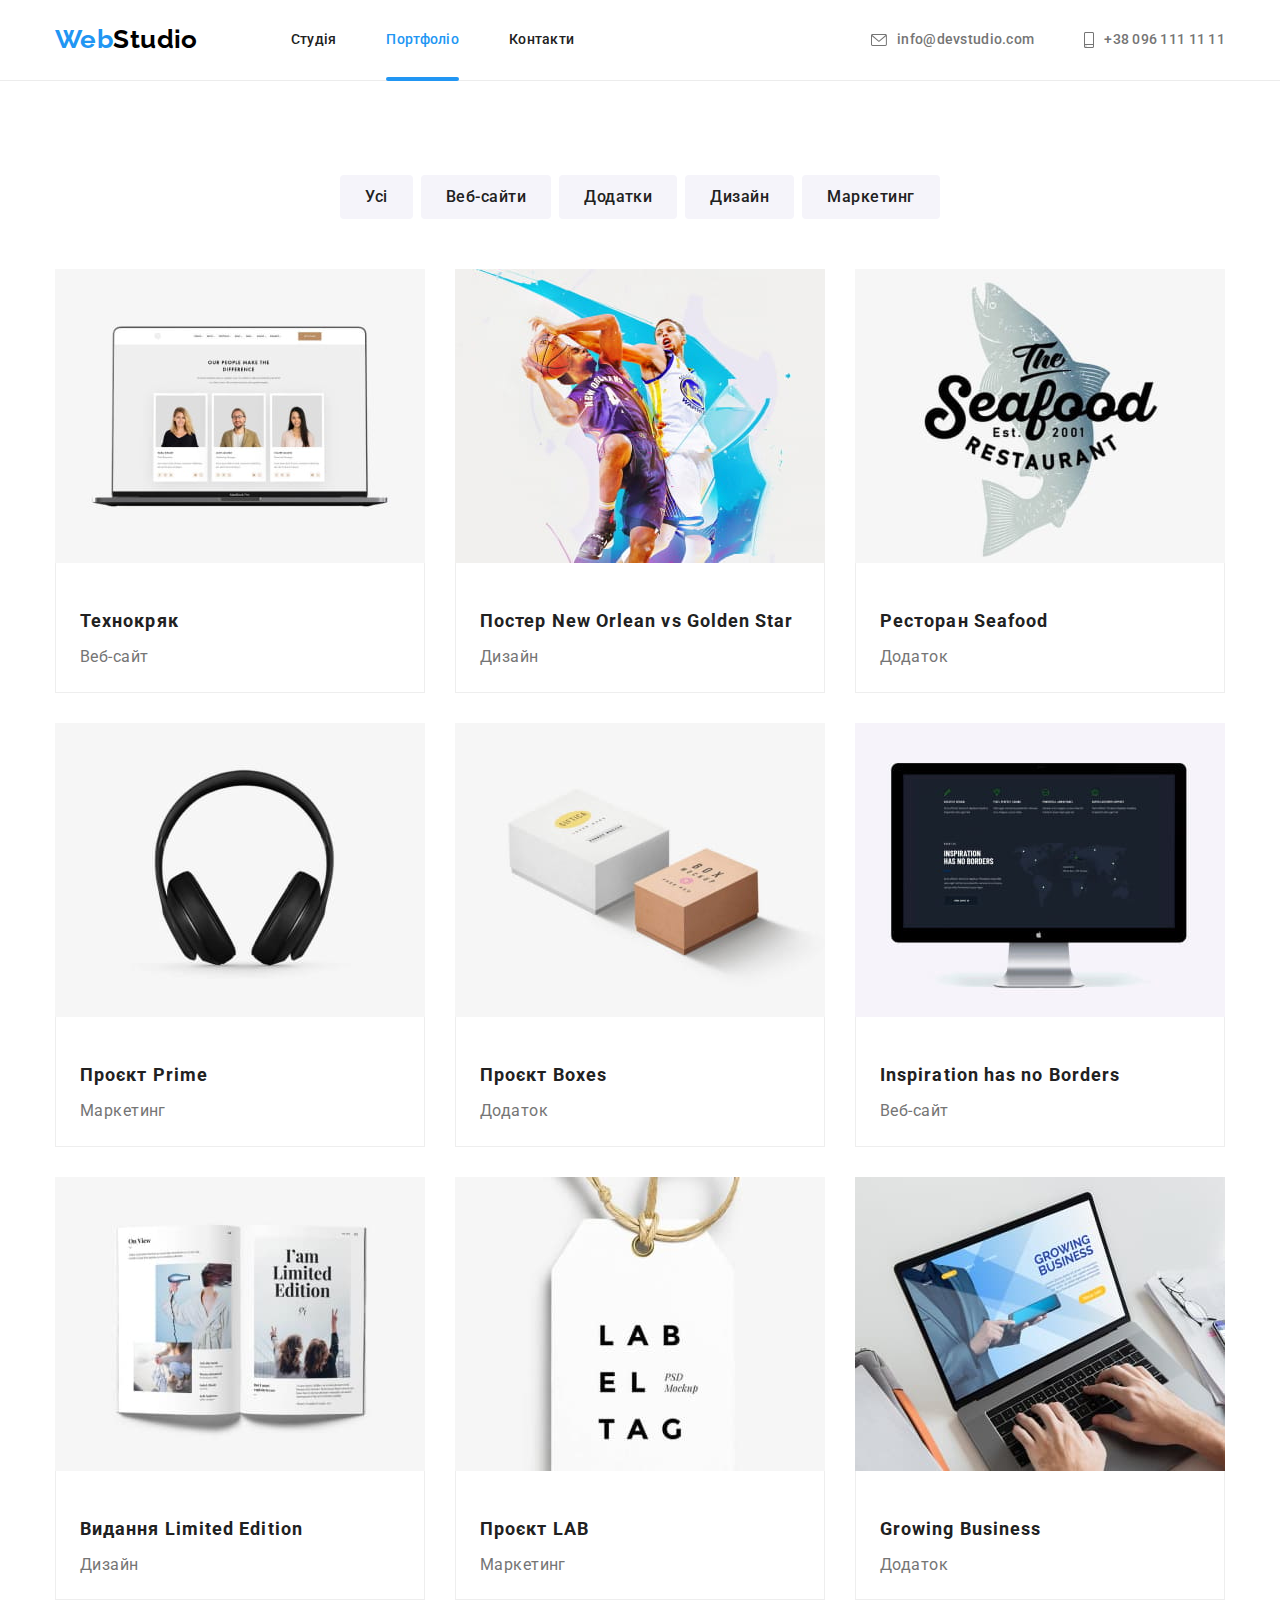
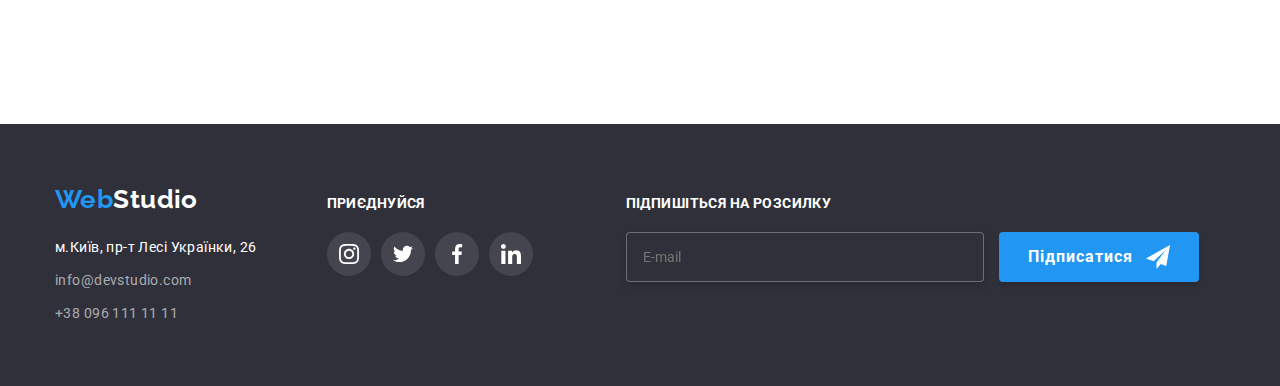
==== portfolio.html @ 88d35391 "create new repository" ====
<!DOCTYPE html>
<html lang="en">
  <head>
    <meta charset="UTF-8" />
    <meta http-equiv="X-UA-Compatible" content="IE=edge" />
    <meta name="viewport" content="width=device-width, initial-scale=1.0" />
    <title>Портфоліо</title>
    <link
      href="https://fonts.googleapis.com/css2?family=Raleway:wght@700&family=Roboto:wght@400;500;700;900&display=swap"
      rel="stylesheet"
    />
    <link rel="stylesheet" href="https://cdnjs.cloudflare.com/ajax/libs/modern-normalize/1.1.0/modern-normalize.min.css">
    <link rel="stylesheet" href="./css/styles.css" />
  </head>
  <body>
    <header>

      <!--Навігація-->

      <div class="container top-line">
      <nav class="line">
        <a lang="en" href="./index.html" class="logo">Web<span class="logo-main">Studio</span></a>
        <ul class="site-nav">
          <li class="item"><a href="./index.html" class="link">Студія</a></li>
          <li class="item"><a href="./portfolio.html" class="link current">Портфоліо</a></li>
          <li class="item"><a href="#" class="link">Контакти</a></li>
        </ul>
      </nav>

      <ul class="auth-nav">
        <li class="item">
          <a href="mailto:info@devstudio.com" class="link">
            <svg class="icon-nav" width="16" height="12">
              <use href="./images/sprite.svg#icon-mail"></use>
            </svg>info@devstudio.com</a></li>
        <li class="item">
          <a href="tel:+380961111111" class="link">
            <svg class="icon-nav" width="10" height="16">
              <use href="./images/sprite.svg#icon-phone"></use>
            </svg>+38 096 111 11 11</a></li>
      </ul>
      </div>
    </header>

    <!--Проекти-->

    <main>
      <section class="project-section">
        <h1 class="visually-hidden">Наші проекти</h1>
        <ul class="container nav-list">
          <li class="buttons-list"><button type="button" class="buttons">Усі</button></li>
          <li class="buttons-list"><button type="button" class="buttons">Веб-сайти</button></li>
          <li class="buttons-list"><button type="button" class="buttons">Додатки</button></li>
          <li class="buttons-list"><button type="button" class="buttons">Дизайн</button></li>
          <li class="buttons-list"><button type="button" class="buttons">Маркетинг</button></li>
        </ul>

        <ul class="container main-project-list">
          <li class="project-list">
            <a href="#" class="project-link">
              <div class="container-project">
                <p class="container-project-text">Ресурс пропонує комплексні пропозиції з різним рівнем функціоналу та сервісів. Все
                  це дозволить відвідувачу отримати
                  вичерпні відомості про компанію чи приватну особу.</p>
                <img class="project-img" src="./images/texnokryk.jpg" alt="Технокряк" width="370" />
              </div>
              <div class="project-border"><h2 class="project-title">Технокряк</h2>
              <p class="project-text">Веб-сайт</p></div>
            </a>
          </li>

          <li class="project-list">
            <a href="#" class="project-link">
              <div class="container-project">
                <p class="container-project-text">Ресурс пропонує комплексні пропозиції з різним рівнем функціоналу та сервісів. Все
                  це дозволить відвідувачу отримати
                  вичерпні відомості про компанію чи приватну особу.</p>
                <img class="img" src="./images/basketball.jpg" alt="Design" width="370" />
              </div>
              <div class="project-border"><h2 class="project-title">Постер New Orlean vs Golden Star</h2>
              <p class="project-text">Дизайн</p></div>
            </a>
          </li>

          <li class="project-list">
            <a href="#" class="project-link">
              <div class="container-project">
                <p class="container-project-text">Ресурс пропонує комплексні пропозиції з різним рівнем функціоналу та сервісів. Все
                  це дозволить відвідувачу отримати
                  вичерпні відомості про компанію чи приватну особу.</p>
                <img class="img" src="./images/seafood.jpg" alt="Ресторан Seafood" width="370" />
              </div>
              <div class="project-border"><h2 class="project-title">Ресторан Seafood</h2>
              <p class="project-text">Додаток</p></div>
            </a>
          </li>

          <li class="project-list">
            <a href="#" class="project-link">
              <div class="container-project">
                <p class="container-project-text">Ресурс пропонує комплексні пропозиції з різним рівнем функціоналу та сервісів. Все
                  це дозволить відвідувачу отримати
                  вичерпні відомості про компанію чи приватну особу.</p>
                <img class="img" src="./images/headphones.jpg" alt="Проєкт Prime" width="370" />
              </div>
              <div class="project-border"><h2 class="project-title">Проєкт Prime</h2>
              <p class="project-text">Маркетинг</p></div>
            </a>
          </li>

          <li class="project-list">
            <a href="#" class="project-link">
              <div class="container-project">
                <p class="container-project-text">Ресурс пропонує комплексні пропозиції з різним рівнем функціоналу та сервісів. Все
                  це дозволить відвідувачу отримати
                  вичерпні відомості про компанію чи приватну особу.</p>
                <img class="img" src="./images/boxes.jpg" alt="Проєкт Boxes" width="370" />
              </div>
              <div class="project-border"><h2 class="project-title">Проєкт Boxes</h2>
              <p class="project-text">Додаток</p></div>
            </a>
          </li>

          <li class="project-list">
            <a href="#" class="project-link">
              <div class="container-project">
                <p class="container-project-text">Ресурс пропонує комплексні пропозиції з різним рівнем функціоналу та сервісів. Все
                  це дозволить відвідувачу отримати
                  вичерпні відомості про компанію чи приватну особу.</p>
                <img class="img" src="./images/monitor.jpg" alt="Монітор" width="370" />
              </div>
              <div class="project-border"><h2 class="project-title">Inspiration has no Borders</h2>
              <p class="project-text">Веб-сайт</p></div>
            </a>
          </li>

          <li class="project-list">
            <a href="#" class="project-link">
              <div class="container-project">
                <p class="container-project-text">Ресурс пропонує комплексні пропозиції з різним рівнем функціоналу та сервісів. Все
                  це дозволить відвідувачу отримати
                  вичерпні відомості про компанію чи приватну особу.</p>
                <img class="img" src="./images/limitededition.jpg" alt="Журнал" width="370" />
              </div>
              <div class="project-border"><h2 class="project-title">Видання Limited Edition</h2>
              <p class="project-text">Дизайн</p></div>          
            </a>
          </li>

          <li class="project-list">
            <a href="#" class="project-link">
              <div class="container-project">
                <p class="container-project-text">Ресурс пропонує комплексні пропозиції з різним рівнем функціоналу та сервісів. Все
                  це дозволить відвідувачу отримати
                  вичерпні відомості про компанію чи приватну особу.</p>
                <img class="img" src="./images/lab.jpg" alt="Бірка з одягу" width="370" />
              </div>
              <div class="project-border"><h2 class="project-title">Проєкт LAB</h2>
              <p class="project-text">Маркетинг</p></div>
            </a>
          </li>

          <li class="project-list">
            <a href="#" class="project-link">
              <div class="container-project">
                <p class="container-project-text">Ресурс пропонує комплексні пропозиції з різним рівнем функціоналу та сервісів. Все
                  це дозволить відвідувачу отримати
                  вичерпні відомості про компанію чи приватну особу.</p>
                <img class="img" src="./images/growingbusiness.jpg" alt="Робота на ноутбуці" width="370" />
              </div>
              <div class="project-border"><h2 class="project-title">Growing Business</h2>
              <p class="project-text">Додаток</p></div>           
            </a>
          </li>
        </ul>
      </section>
    </main>

    <!--Футер-->

    <footer class="footer">
      <div class="container footer-container">
      <div>
        <a lang="en" href="./index.html" class="logo">Web<span class="secondary-logo">Studio</span></a>
        <address>
          <ul class="footer-list">
            <li class="footer-li">
              <a href="https://goo.gl/maps/BaobwJiwFPhVXWJy6" target="_blank" rel="noopener noreferrer nofollow"
                class="address">
                м.Київ, пр-т Лесі Українки, 26</a>
            </li>
            <li class="footer-li"><a href="mailto:info@devstudio.com" class="nav-link">info@devstudio.com</a></li>
            <li class="footer-li"><a href="tel:+380961111111" class="nav-link">+38 096 111 11 11</a></li>
          </ul>
        </address>
      </div>
      <div class="footer-case">
        <b class="footer-title">приєднуйся</b>
        <ul class="main-footer-list">
          <li class="footer-icon-list">
            <a href="#" class="footer-link">
              <svg class="footer-icon" width="20" height="20">
                <use href="./images/sprite.svg#icon-instagram"></use>
              </svg>
            </a>
          </li>
          <li class="footer-icon-list">
            <a href="#" class="footer-link">
              <svg class="footer-icon" width="20" height="20">
                <use href="./images/sprite.svg#icon-twitter"></use>
              </svg>
            </a>
          </li>
          <li class="footer-icon-list">
            <a href="#" class="footer-link">
              <svg class="footer-icon" width="20" height="20">
                <use href="./images/sprite.svg#icon-facebook"></use>
              </svg>
            </a>
          </li>
          <li class="footer-icon-list">
            <a href="#" class="footer-link">
              <svg class="footer-icon" width="20" height="20">
                <use href="./images/sprite.svg#icon-linkedin"></use>
              </svg>
            </a>
          </li>
        </ul>
      </div>
      <div>
        <b class="footer-title">підпишіться на розсилку</b>
        <form>
          <input type="email" name="email" placeholder="E-mail" class="footer-form">
          <button type="submit" class="footer-button">
            <div class="icon-subscribe">
              <span class="button-footer-text">Підписатися</span>
              <svg width="24" height="24">
                <use href="./images/sprite.svg#icon-subscribe"></use>
              </svg>
            </div>
          </button>
        </form>
      </div>
      </div>
    </footer>
  </body>
</html>
---- css/styles.css ----
/* accent color - #2196F3 */
/* secondary text color #757575 */
/* main text color #212121 */
/* main background color #F5F4FA */
/* background footer color #2F303A */
/* white - #FFFFFF */
/* black - #000000 */

/* #ECECEC */
/* secondary background color #F5F5F5 */

:root{
  --primary-text-color: #757575;
  --title-text-color: #212121;
  --secondary-text-color: rgba(255, 255, 255, 0.6);
  --acent-color: #2196F3;
  --main-backgroung-color: #F5F4FA;
  --secondary-background-color: #2F303A;
  --white: #FFFFFF;
  --black: #000000;
  --background-button-color: #188CE8;
  --logo-color: #AFB1B8;
}

body{
  color: var(--primary-text-color);
  background-color: var(--white);

  font-family: "Roboto", sans-serif;
  font-weight: 400;
  font-size: 14px;
  line-height: 1.71;
  letter-spacing: 0.03em;
}

h1, h2, h3, h4, h5, h6, p {
  margin: auto;
}

ul {
  list-style: none;
  margin: 0;
  padding: 0;
}

img {
  display: block;
}

/* лого */

.container {
  width: 1200px;
  padding-left: 15px;
  padding-right: 15px;
  margin-right: auto;
  margin-left: auto;
  /*outline: 1px solid red;*/
}

.logo {
  color: var(--acent-color);
  text-decoration: none;

  font-family: "Raleway", sans-serif;
  font-weight: 700;
  font-size: 26px;
  line-height: 1.2;
}

.logo-main {
  color: var(--black);
}

/* Навігація */
.site-nav {

  display: flex;
  margin-left: 93px;
  padding-bottom: 32px;
  padding-top: 32px;
}

.site-nav .item:not(:last-child){
  margin-right: 50px;
}

.site-nav .link {
  position: relative;
  display: block;
  color: var(--title-text-color);
  text-decoration: none;

  font-weight: 500;
  font-size: 14px;
  line-height: 1.14;
  letter-spacing: 0.02em;

  transition: color 250ms cubic-bezier(0.4, 0, 0.2, 1);
}

.site-nav .link:hover,
.site-nav .link:focus {
  color: var(--acent-color);
}

.site-nav .current {
  color: var(--acent-color);
}

.current::after  {
  content: "";
  
  position: absolute;
  bottom: -33px;

  display: block;
  height: 4px;
  width: 100%;
  border-radius: 4px;
  background-color: var(--acent-color);
}

/* телефон та имейл */
.auth-nav {
  display: flex;
  margin-left: auto;
}

.auth-nav .item:not(:last-child) {
  margin-right: 50px;
}

.auth-nav .link {
  padding-top: 32px;
  padding-bottom: 32px;

  color: var(--primary-text-color);
  fill: var(--primary-text-color);
  text-decoration: none;

  font-weight: 500;
  font-size: 14px;
  line-height: 1.14;
  letter-spacing: 0.02em;

  transition: color 250ms cubic-bezier(0.4, 0, 0.2, 1),
  fill 250ms cubic-bezier(0.4, 0, 0.2, 1)
}

.auth-nav .link:hover,
.auth-nav .link:focus {
  color: var(--acent-color);
  fill: var(--acent-color);
}

.item .link {
  display: flex;
  align-items: center;
}

.icon-nav {
  margin-right: 10px;
}

.line {
  display: flex;
  align-items: center;
}

.top-line {
  display: flex;
  align-items: center;
}

header {
  border-bottom: 1px solid #ECECEC;
}




/* hero */

.hero {
  width: 1600px;
  background-image: linear-gradient(to right, rgba(47, 48, 58, 0.4), rgba(47, 48, 58, 0.4)), url("../images/background.jpg");
  background-color: var(--secondary-background-color);
  padding: 200px 0;
  margin: 0 auto;
}

.hero-title {
  max-width: 696px;
  margin: 0 auto 30px;

  color: var(--white);

  text-transform: uppercase;
  text-align: center;
  font-weight: 900;
  font-size: 44px;
  line-height: 1.36;
  letter-spacing: 0.06em;
}

.button {
  display: block;
  margin: 0 auto;
  padding: 10px 32px;

  background-color: var(--acent-color);
  color: var(--white);

  cursor: pointer;

  font-family: inherit;
  font-weight: 700;
  font-size: 16px;
  line-height: 1.8;
  letter-spacing: 0.06em;
  border-radius: 4px;
  border: 1px solid transparent;

  transition: background-color 250ms cubic-bezier(0.4, 0, 0.2, 1)
}

.button:focus,
.button:hover {
  background-color: var(--background-button-color);
}

/*Modal*/

.backdrop {
  position: fixed;
  top: 0;
  left: 0;
  width: 100%;
  height: 100%;
  background-color: rgba(0, 0, 0, 0.2);
  opacity: 1;
  transition: opacity 250ms cubic-bezier(0.4, 0, 0.2, 1);
}

.backdrop.is-hidden {
  opacity: 0;
  pointer-events: none;
}

.backdrop.is-hidden .modal {
  transform: translate(-50%, -50%) scale(0.9);
}

.modal {
  position: absolute;
  top: 50%;
  left: 50%;
  transform: translate(-50%, -50%) scale(1);

  height: 581px;
  width: 528px;
  background-color: var(--white);
}

.icon-exid {
  position: absolute;
  top: 0;
  right: 0;
  margin-right: 8px;
  margin-top: 8px;
  cursor: pointer;

  transition: fill 250ms cubic-bezier(0.4, 0, 0.2, 1);
}

.icon-exid:hover,
.icon-exid:focus {
  fill: var(--acent-color);
}

.form {
  width: 528px;
  margin-left: auto;
  margin-right: auto;
  padding: 40px;
}

.modal-h {
  display: block;

  margin-bottom: 12px;
  font-weight: 700;
  font-size: 20px;
  line-height: 1.15;
  
  text-align: center;

  color: var(--title-text-color);
}

.form-field {
  display: flex;
  flex-direction: column;
}

.form-input {
  position: relative;
  height: 40px;
  margin-bottom: 10px;
  padding-left: 42px;
  border: 1px solid rgba(33, 33, 33, 0.2);
  border-radius: 4px;
  cursor: pointer;
  transition: border 250ms cubic-bezier(0.4, 0, 0.2, 1);
}

.form-input:hover, 
.form-input:focus {
  border: 1px solid var(--acent-color);
  outline: none;
}

.form-input:focus + svg {
  fill: var(--acent-color);
}

.form-field .modal-icon {
  cursor: pointer;
  transition: fill 250ms cubic-bezier(0.4, 0, 0.2, 1);
}

.form-field:hover .modal-icon, 
.form-field:focus .modal-icon{
  fill: var(--acent-color);
}

.form-field::placeholder {
  color: rgba(117, 117, 117, 0.5);
}

.modal-icon {
  position: absolute;
  transform: translateY(28px) translateX(12px);
}

.modal-text {
  margin-bottom: 4px;
  font-size: 12px;
  line-height: 1.16;
  letter-spacing: 0.01em;
}

textarea {
  resize: none;

  height: 120px;
  padding: 12px 16px;
  margin-bottom: 20px;

  border: 1px solid rgba(33, 33, 33, 0.2);
  border-radius: 4px;
  transition: border 250ms cubic-bezier(0.4, 0, 0.2, 1);
}

textarea::placeholder {
  font-size: 12px;
  line-height: 1.16;
  letter-spacing: 0.01em;
  
  color: rgba(117, 117, 117, 0.5);
}

textarea:hover, 
textarea:focus {
  border: 1px solid var(--acent-color);
  outline: none;
}

.modal-button {
  display: block;
  margin: 30px auto 0;
  padding: 10px 52px;
  background-color: var(--acent-color);
  color: var(--white);
  cursor: pointer;

  font-family: inherit;
  font-weight: 700;
  font-size: 16px;
  line-height: 1.8;
  letter-spacing: 0.06em;
  
  border-radius: 4px;
  box-shadow: 0px 4px 4px rgba(0, 0, 0, 0.15);
  border: 1px solid transparent;

  transition: background-color 250ms cubic-bezier(0.4, 0, 0.2, 1);
}

.modal-button:hover,
.modal-button:focus {
  background-color: #188CE8;
  outline: none;
}

.label {
  display: flex;
  align-items: center;
}

.checkbox {
  position: absolute;
  white-space: nowrap;
  width: 1px;
  height: 1px;
  overflow: hidden;
  border: 0;
  padding: 0;
  clip: rect(0 0 0 0);
  clip-path: inset(50%);
  margin: -1px;
}

.modal-link {
  color: var(--acent-color);
}

.check-icon {
  display: inline-block;
  width: 16px;
  height: 15px;
  margin-right: 7px;

  border: 2px solid var(--title-text-color);
  border-radius: 2px;

  border: 2px solid var(--title-text-color);
  border-radius: 2px;
  fill: var(--white);

  transition: fill 250ms cubic-bezier(0.4, 0, 0.2, 1), 
  background-color 250ms cubic-bezier(0.4, 0, 0.2, 1),
  border 250ms cubic-bezier(0.4, 0, 0.2, 1);
}

.checkbox:checked + .check-icon {
  fill: var(--white);
  border: 2px solid var(--acent-color);
  border-radius: 2px;
  background-color: var(--acent-color);
}

/* переваги */
.visually-hidden {
  position: absolute;
  white-space: nowrap;
  width: 1px;
  height: 1px;
  overflow: hidden;
  border: 0;
  padding: 0;
  clip: rect(0 0 0 0);
  clip-path: inset(50%);
  margin: -1px;
}

.icon-background {
  display: flex;
  align-items: center;
  justify-content: center;
  background-color: var(--main-backgroung-color);
  width: 270px;
  height: 120px;
  margin-bottom: 30px;
  border-radius: 4px;
}

.benefits-section {
  padding-top: 94px;
  padding-bottom: 94px;
}

.benefits-title {
  color: var(--title-text-color);

  font-weight: 700;
  font-size: 14px;
  line-height: 1.14;

  text-transform: uppercase;

  margin: 0;
  padding: 0;
}

.benefits-p {
  margin: 10px 0 0 0;
}

.benefits-list {
  flex-basis: calc((100%-90px) /4);
}

.benefits {
  display: flex;
  gap: 30px;
}




/* Чим ми займаємося */
.section-title {
  color: var(--title-text-color);

  font-weight: 700;
  font-size: 36px;
  line-height: 1.16;
  text-align: center;

  margin: 0;
  margin-bottom: 50px;
}

.work {
  display: flex;
}

.work-img {
  position: relative;
}

.work-text {
  padding: 27px 0;
  
  font-weight: 700;
  line-height: 1.14;

  text-align: center;
  text-transform: uppercase;

  color: var(--white);
}

.work-block {
  position: absolute;
  bottom: 0;
  width: 100%;
  height: 70px;
  background-color: rgba(47, 48, 58, 0.8);
}

.work-section {
  padding-bottom: 94px;
}

.work-list:not(:last-child) {
  margin-right: 30px;
}

.img {
  display: block;
}
/* Наша команда */

.team {
  background-color: var(--main-backgroung-color);
  padding-top: 94px;
  padding-bottom: 94px;
}

.title {
  margin-bottom: 50px;

  color: var(--title-text-color);

  font-weight: 700;
  font-size: 36px;
  line-height: 1.16;
  text-align: center;
}

.team-title {
  margin-top: 30px;
  margin-bottom: 10px;
  color: var(--title-text-color);

  text-align: center;
  font-weight: 500;
  font-size: 16px;
  line-height: 1.18;
}

.team-people {
  background-color: var(--white);
  fill: var(--logo-color);

  box-shadow: 0px 1px 3px rgba(0, 0, 0, 0.12), 0px 1px 1px rgba(0, 0, 0, 0.14), 0px 2px 1px rgba(0, 0, 0, 0.2);
  border-radius: 0px 0px 4px 4px;
}

.team-people:not(:last-child) {
  margin-right: 30px;
}

.team-text {
  margin-bottom: 16px;

  text-align: center;
  font-size: 16px;
  line-height: 1.18;
}

.team-container {
  margin-bottom: 30px;
}

.icon-list {
  display: inline-flex;
  align-items: center;
  justify-content: center;
  width: 44px;
  height: 44px;
  fill: var(--logo-color);
}

.icon-list:not(:last-child) {
  margin-right: 10px;
}

.main-list-icon {
  display: flex;
  align-items: center;
  justify-content: center;
}

.icon-link {
  display: flex;
  fill: var(--logo-color);
  padding: 12px;
  border-radius: 50px;

  transition: fill 250ms cubic-bezier(0.4, 0, 0.2, 1), 
  background-color 250ms cubic-bezier(0.4, 0, 0.2, 1);
}

.icon-link:hover,
.icon-link:focus {
  fill: var(--white);
  background-color: var(--acent-color);
  
}

.team-list {
  display: flex;
}

/*client*/

.client {
  padding-top: 94px;
  padding-bottom: 94px;
}

.main-list-client {
  display: flex;
  justify-content: space-between;
}

.list-client {
  display: flex;
  justify-content: center;
  align-items: center;
  width: 170px;
  height: 92px;
}

.client-link {
  fill: var(--logo-color);
  padding: 16px 32px;
  border: 1px solid var(--logo-color);
  border-radius: 4px;

  transition: fill 250ms cubic-bezier(0.4, 0, 0.2, 1),
  border 250ms cubic-bezier(0.4, 0, 0.2, 1);
}

.client-link:hover, 
.client-link:focus {
  fill: var(--acent-color);
  border: 1px solid var(--acent-color);
}

/* footer */
.footer {
  background-color: var(--secondary-background-color);
  padding-top: 60px;
  padding-bottom: 60px;
}

.footer-container {
  display: flex;
  align-items: baseline;
}

.logo {
  display: inline-block;
}

.secondary-logo {
  color: var(--white);
}

.address {
  color: var(--white);
  text-decoration: none;

  font-style: normal;
  
  font-size: 14px;
  line-height: 1.7;
  letter-spacing: 0.03em;

  transition: color 250ms cubic-bezier(0.4, 0, 0.2, 1);
}

.address:hover,
.address:focus {
  color: var(--acent-color);
}

.footer-list {
  display: block;
  margin-top: 20px;
}

.footer-li:not(:last-child) {
  margin-bottom: 9px;
}

.nav-link {
  color: var(--secondary-text-color);
  text-decoration: none;

  font-style: normal;
  font-size: 14px;
  line-height: 1.7;

  transition: color 250ms cubic-bezier(0.4, 0, 0.2, 1);
}

.nav-link:hover,
.nav-link:focus {
  color: var(--acent-color);
}

.footer-case {
  margin-left: 70px;
  margin-right: 93px;
}

.footer-title {
  display: block;
  margin-bottom: 20px;
  color: var(--white);
  font-weight: 700;
  font-size: 14px;
  line-height: 1.14;
  letter-spacing: 0.03em;
  text-transform: uppercase;
}


.main-footer-list {
  display: flex;
}

.footer-icon-list {
  display: flex;
  justify-content: center;
  align-items: center;
  width: 44px;
  height: 44px;

  background-color: rgba(255, 255, 255, 0.1);
  border-radius: 50px;
}

.footer-icon-list:not(:last-child) {
  margin-right: 10px;
}

.footer-link {
  display: flex;
  padding: 12px;
  fill: var(--white);
  border-radius: 50px;

  transition: background-color 250ms cubic-bezier(0.4, 0, 0.2, 1),
  border-radius 250ms cubic-bezier(0.4, 0, 0.2, 1);
}

.footer-link:hover,
.footer-link:focus {
  background-color: var(--acent-color);
}

.footer-form {
  height: 50px;
  width: 358px;
  padding-left: 16px;
  margin-right: 12px;
  border: 1px solid rgba(255, 255, 255, 0.3);
  filter: drop-shadow(0px 4px 4px rgba(0, 0, 0, 0.15));
  border-radius: 4px;
  background-color: var(--secondary-background-color);
  color: var(--white);
}

.footer-button {
  width: 200px;
  height: 50px;
  padding: 0;
  background-color: var(--acent-color);
  border-radius: 4px;
  box-shadow: 0px 4px 4px rgba(0, 0, 0, 0.15);
  border: 1px solid transparent;
  cursor: pointer;
}

.footer-button:hover,
.footer-button:focus {
  background-color: #188CE8;
}

.button-footer-text {
  font-weight: 700;
  font-size: 16px;
  line-height: 1.87;
  letter-spacing: 0.06em;
  color: var(--white);
}

.icon-subscribe {
  display: flex;
  align-items: center;
  justify-content: space-between;
  padding-right: 28px;
  padding-left: 28px;
}

/* PORTFOLIO */
/* buttons */

.nav-list {
  display: flex;
  margin-bottom: 50px;
  justify-content: center;
}

.project-border {
  padding: 20px 24px;
  border: 1px solid #eeeeee;
  border-top: none;
}

.project-section {
  padding-top: 94px;
  padding-bottom: 94px;
}

.buttons-list:not(:last-child) {
  margin-right: 8px;
}

.buttons {
  padding: 6px 22px;

  background-color: var(--main-backgroung-color);
  color: var(--title-text-color);

  cursor: pointer;

  font-family: 'Roboto';
  font-weight: 500;
  font-size: 16px;
  line-height: 1.62;
  letter-spacing: 0.03em;
  border-radius: 4px;
  border: solid transparent;

  transition: color 250ms cubic-bezier(0.4, 0, 0.2, 1),
  background-color 250ms cubic-bezier(0.4, 0, 0.2, 1),
  box-shadow 250ms cubic-bezier(0.4, 0, 0.2, 1);
}

.buttons:hover,
.buttons:focus {
  background-color: var(--acent-color);
  color: var(--white);
  box-shadow: 0px 3px 1px rgba(0, 0, 0, 0.1), 0px 1px 2px rgba(0, 0, 0, 0.08), 0px 2px 2px rgba(0, 0, 0, 0.12);
  border-radius: 4px;
}

/* Проекти */
.main-project-list {
  display: flex;
  flex-wrap: wrap;
}

.project-list:nth-child(3n) {
  margin-right: 0;
}

.project-list {
  margin-right: 30px;
  margin-bottom: 30px;
}

.project-link {
  text-decoration: none;

  transition: box-shadow 250ms cubic-bezier(0.4, 0, 0.2, 1);
}

.project-link:hover,
.project-link:focus {
  display: block;
  box-shadow: 0px 1px 1px rgba(0, 0, 0, 0.12), 0px 4px 4px rgba(0, 0, 0, 0.06), 1px 4px 6px rgba(0, 0, 0, 0.16);
  
}

.project-title {
  margin-top: 20px;
  margin-bottom: 4px;
  color: var(--title-text-color);

  font-weight: 700;
  font-size: 18px;
  line-height: 2;
  letter-spacing: 0.06em;
}

.container-project-text{
  position: absolute;
  width: 100%;
  height: 100%;
  background-color: rgba(33, 150, 243, 0.9);
  opacity: 0;
  transform: translateY(100%);
  transition: transform 250ms cubic-bezier(0.4, 0, 0.2, 1),
  opacity 250ms cubic-bezier(0.4, 0, 0.2, 1);
  padding: 63px 24px;
  font-size: 18px;
  line-height: 28px;
  color: var(--white);
}

.container-project {
  position: relative;
  overflow: hidden;
}

.project-link:hover .container-project-text {
  transform: translateY(0);
  opacity: 1;
}

.project-text {
  margin: 0;
  color: var(--primary-text-color);

  font-size: 16px;
  line-height: 1.8;
}
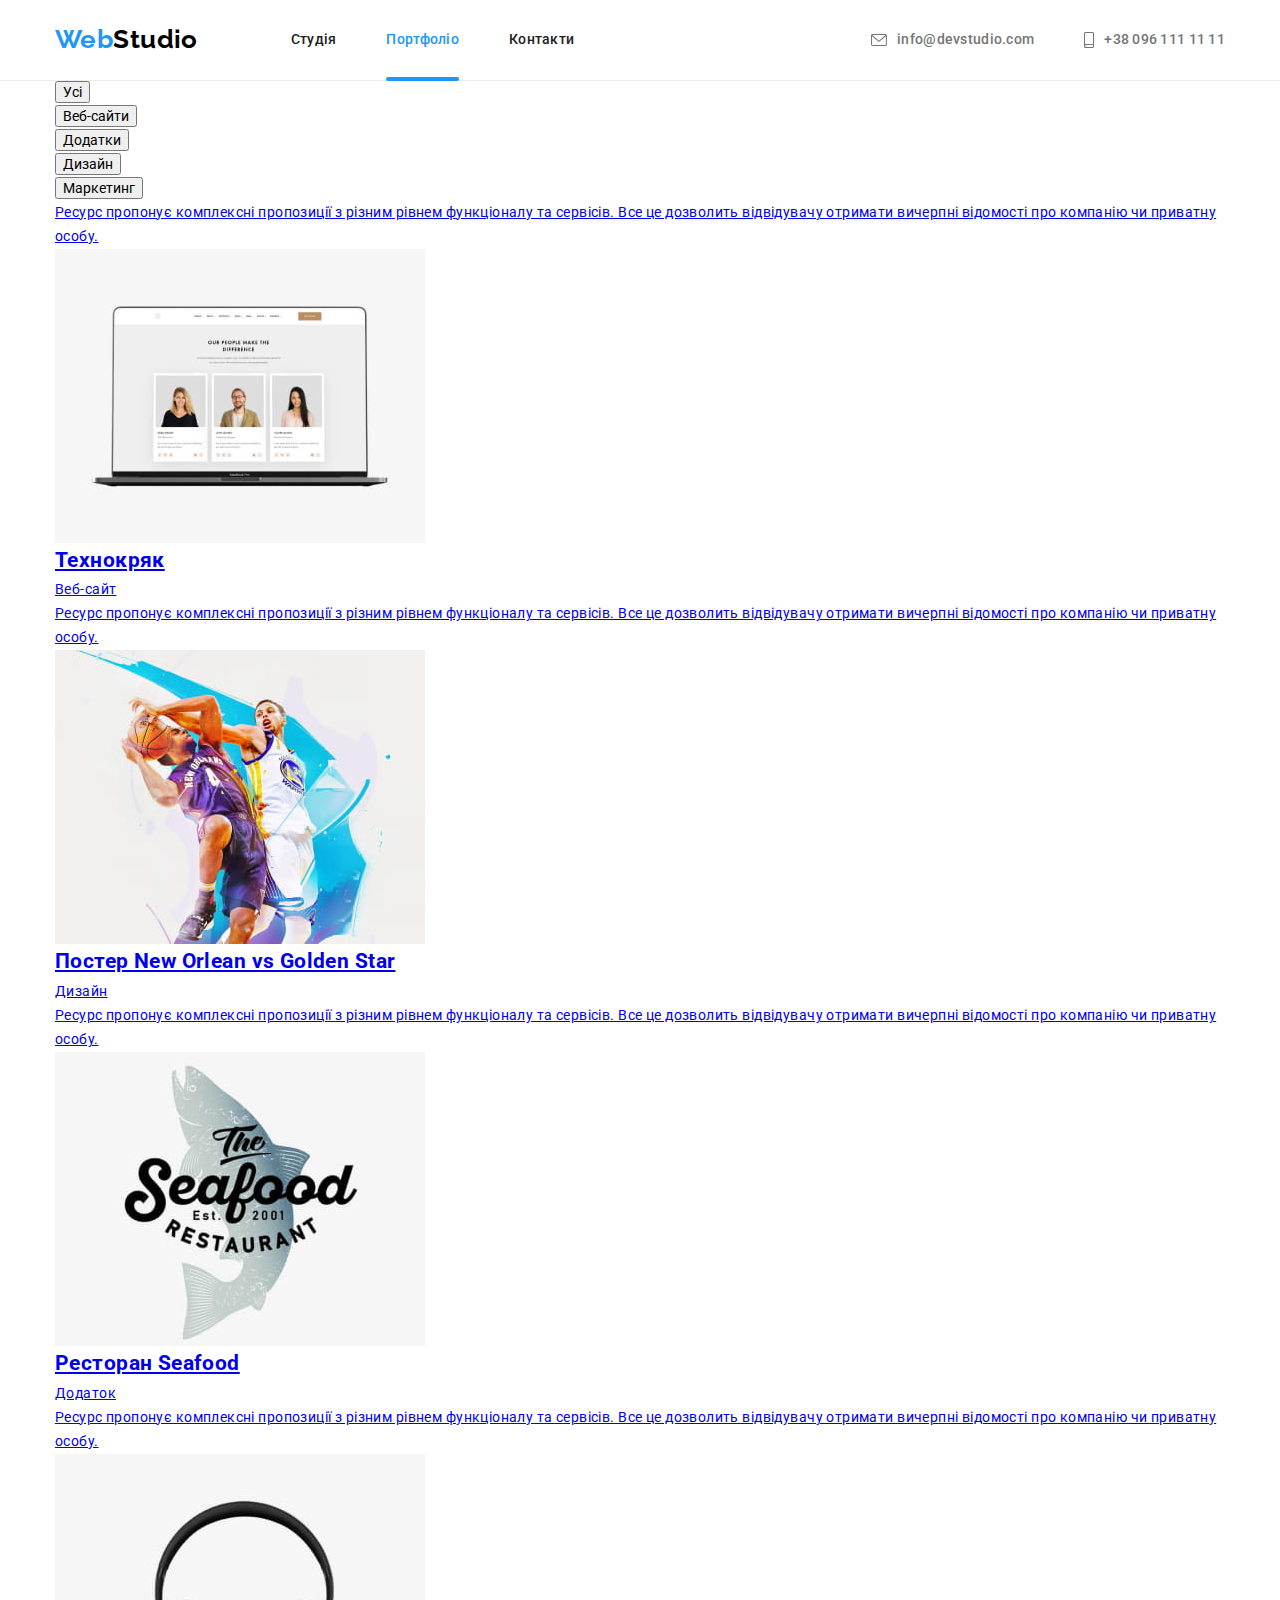
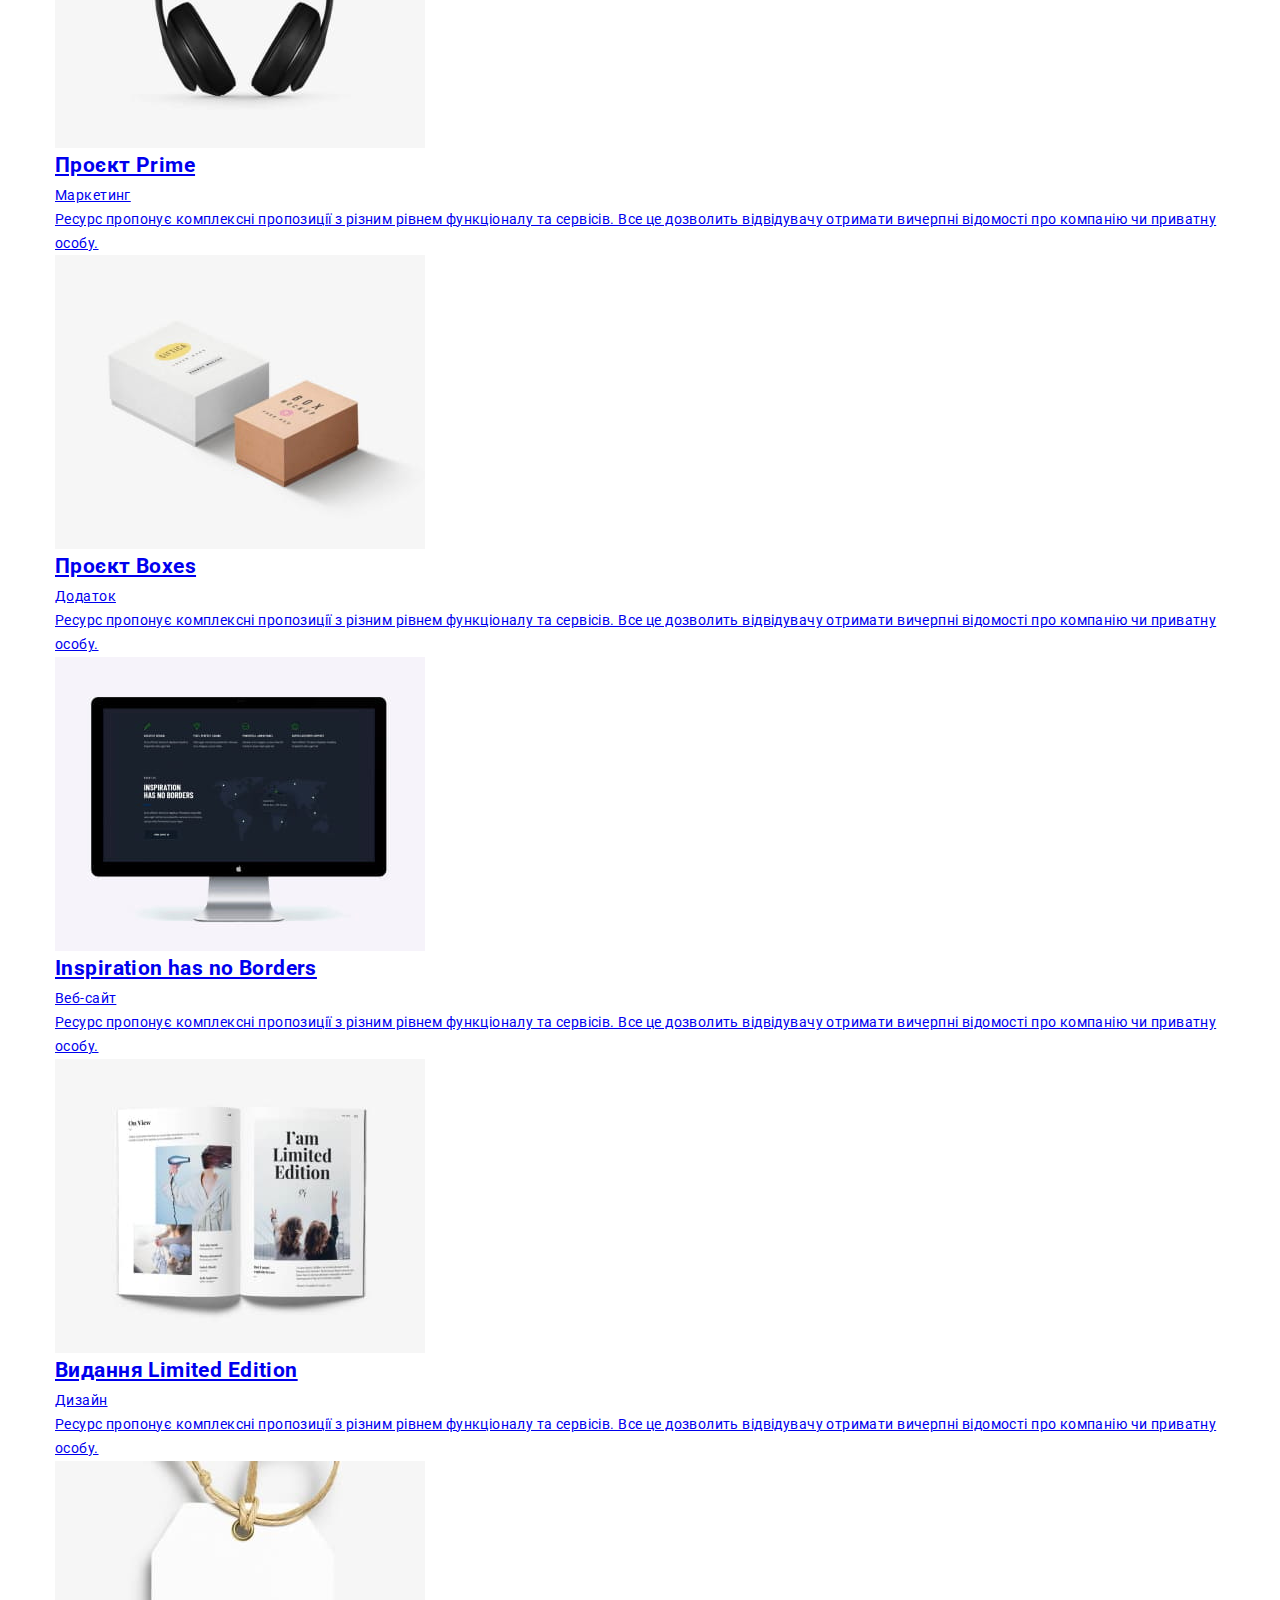
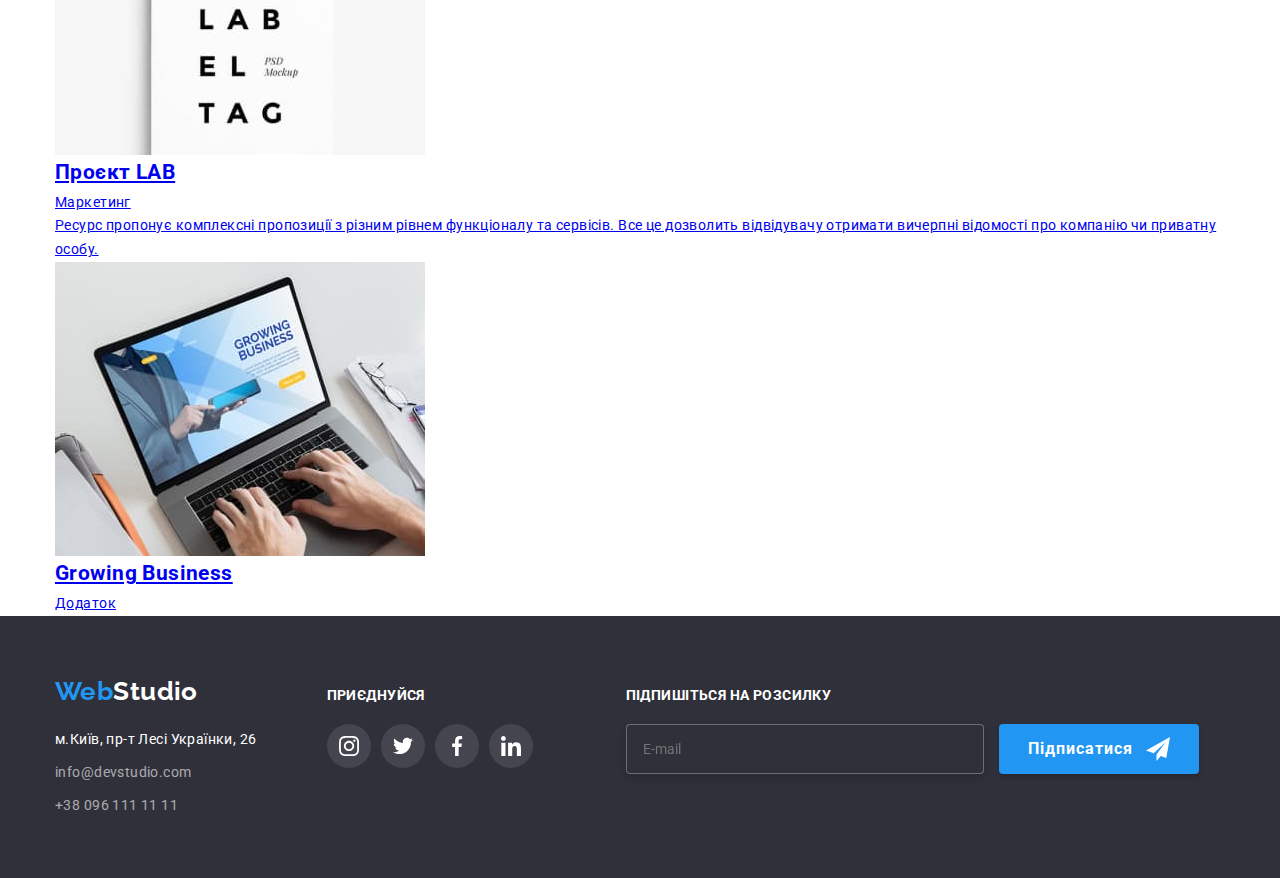
==== commit 4f9dc827: "do all i can" ====
--- a/portfolio.html
+++ b/portfolio.html
@@ -1,5 +1,5 @@
 <!DOCTYPE html>
-<html lang="en">
+<html lang="uk">
   <head>
     <meta charset="UTF-8" />
     <meta http-equiv="X-UA-Compatible" content="IE=edge" />
@@ -9,36 +9,48 @@
       href="https://fonts.googleapis.com/css2?family=Raleway:wght@700&family=Roboto:wght@400;500;700;900&display=swap"
       rel="stylesheet"
     />
-    <link rel="stylesheet" href="https://cdnjs.cloudflare.com/ajax/libs/modern-normalize/1.1.0/modern-normalize.min.css">
-    <link rel="stylesheet" href="./css/styles.css" />
+    <link
+      rel="stylesheet"
+      href="https://cdnjs.cloudflare.com/ajax/libs/modern-normalize/1.1.0/modern-normalize.min.css"
+    />
+    <link rel="stylesheet" href="./css/main.min.css" />
   </head>
   <body>
     <header>
-
       <!--Навігація-->
 
       <div class="container top-line">
-      <nav class="line">
-        <a lang="en" href="./index.html" class="logo">Web<span class="logo-main">Studio</span></a>
-        <ul class="site-nav">
-          <li class="item"><a href="./index.html" class="link">Студія</a></li>
-          <li class="item"><a href="./portfolio.html" class="link current">Портфоліо</a></li>
-          <li class="item"><a href="#" class="link">Контакти</a></li>
+        <nav class="line">
+          <a lang="en" href="./index.html" class="logo"
+            >Web<span class="logo_main">Studio</span></a
+          >
+          <ul class="site-nav">
+            <li class="item"><a href="./index.html" class="link">Студія</a></li>
+            <li class="item">
+              <a href="./portfolio.html" class="link current">Портфоліо</a>
+            </li>
+            <li class="item"><a href="#" class="link">Контакти</a></li>
+          </ul>
+        </nav>
+
+        <ul class="auth-nav">
+          <li class="item">
+            <a href="mailto:info@devstudio.com" class="link">
+              <svg class="icon-nav" width="16" height="12">
+                <use href="./images/sprite.svg#icon-mail"></use>
+              </svg>
+              info@devstudio.com</a
+            >
+          </li>
+          <li class="item">
+            <a href="tel:+380961111111" class="link">
+              <svg class="icon-nav" width="10" height="16">
+                <use href="./images/sprite.svg#icon-phone"></use>
+              </svg>
+              +38 096 111 11 11</a
+            >
+          </li>
         </ul>
-      </nav>
-
-      <ul class="auth-nav">
-        <li class="item">
-          <a href="mailto:info@devstudio.com" class="link">
-            <svg class="icon-nav" width="16" height="12">
-              <use href="./images/sprite.svg#icon-mail"></use>
-            </svg>info@devstudio.com</a></li>
-        <li class="item">
-          <a href="tel:+380961111111" class="link">
-            <svg class="icon-nav" width="10" height="16">
-              <use href="./images/sprite.svg#icon-phone"></use>
-            </svg>+38 096 111 11 11</a></li>
-      </ul>
       </div>
     </header>
 
@@ -48,128 +60,219 @@
       <section class="project-section">
         <h1 class="visually-hidden">Наші проекти</h1>
         <ul class="container nav-list">
-          <li class="buttons-list"><button type="button" class="buttons">Усі</button></li>
-          <li class="buttons-list"><button type="button" class="buttons">Веб-сайти</button></li>
-          <li class="buttons-list"><button type="button" class="buttons">Додатки</button></li>
-          <li class="buttons-list"><button type="button" class="buttons">Дизайн</button></li>
-          <li class="buttons-list"><button type="button" class="buttons">Маркетинг</button></li>
+          <li class="buttons-list">
+            <button type="button" class="buttons">Усі</button>
+          </li>
+          <li class="buttons-list">
+            <button type="button" class="buttons">Веб-сайти</button>
+          </li>
+          <li class="buttons-list">
+            <button type="button" class="buttons">Додатки</button>
+          </li>
+          <li class="buttons-list">
+            <button type="button" class="buttons">Дизайн</button>
+          </li>
+          <li class="buttons-list">
+            <button type="button" class="buttons">Маркетинг</button>
+          </li>
         </ul>
 
-        <ul class="container main-project-list">
-          <li class="project-list">
-            <a href="#" class="project-link">
-              <div class="container-project">
-                <p class="container-project-text">Ресурс пропонує комплексні пропозиції з різним рівнем функціоналу та сервісів. Все
-                  це дозволить відвідувачу отримати
-                  вичерпні відомості про компанію чи приватну особу.</p>
-                <img class="project-img" src="./images/texnokryk.jpg" alt="Технокряк" width="370" />
-              </div>
-              <div class="project-border"><h2 class="project-title">Технокряк</h2>
-              <p class="project-text">Веб-сайт</p></div>
-            </a>
-          </li>
-
-          <li class="project-list">
-            <a href="#" class="project-link">
-              <div class="container-project">
-                <p class="container-project-text">Ресурс пропонує комплексні пропозиції з різним рівнем функціоналу та сервісів. Все
-                  це дозволить відвідувачу отримати
-                  вичерпні відомості про компанію чи приватну особу.</p>
-                <img class="img" src="./images/basketball.jpg" alt="Design" width="370" />
-              </div>
-              <div class="project-border"><h2 class="project-title">Постер New Orlean vs Golden Star</h2>
-              <p class="project-text">Дизайн</p></div>
-            </a>
-          </li>
-
-          <li class="project-list">
-            <a href="#" class="project-link">
-              <div class="container-project">
-                <p class="container-project-text">Ресурс пропонує комплексні пропозиції з різним рівнем функціоналу та сервісів. Все
-                  це дозволить відвідувачу отримати
-                  вичерпні відомості про компанію чи приватну особу.</p>
-                <img class="img" src="./images/seafood.jpg" alt="Ресторан Seafood" width="370" />
-              </div>
-              <div class="project-border"><h2 class="project-title">Ресторан Seafood</h2>
-              <p class="project-text">Додаток</p></div>
-            </a>
-          </li>
-
-          <li class="project-list">
-            <a href="#" class="project-link">
-              <div class="container-project">
-                <p class="container-project-text">Ресурс пропонує комплексні пропозиції з різним рівнем функціоналу та сервісів. Все
-                  це дозволить відвідувачу отримати
-                  вичерпні відомості про компанію чи приватну особу.</p>
-                <img class="img" src="./images/headphones.jpg" alt="Проєкт Prime" width="370" />
-              </div>
-              <div class="project-border"><h2 class="project-title">Проєкт Prime</h2>
-              <p class="project-text">Маркетинг</p></div>
-            </a>
-          </li>
-
-          <li class="project-list">
-            <a href="#" class="project-link">
-              <div class="container-project">
-                <p class="container-project-text">Ресурс пропонує комплексні пропозиції з різним рівнем функціоналу та сервісів. Все
-                  це дозволить відвідувачу отримати
-                  вичерпні відомості про компанію чи приватну особу.</p>
-                <img class="img" src="./images/boxes.jpg" alt="Проєкт Boxes" width="370" />
-              </div>
-              <div class="project-border"><h2 class="project-title">Проєкт Boxes</h2>
-              <p class="project-text">Додаток</p></div>
-            </a>
-          </li>
-
-          <li class="project-list">
-            <a href="#" class="project-link">
-              <div class="container-project">
-                <p class="container-project-text">Ресурс пропонує комплексні пропозиції з різним рівнем функціоналу та сервісів. Все
-                  це дозволить відвідувачу отримати
-                  вичерпні відомості про компанію чи приватну особу.</p>
-                <img class="img" src="./images/monitor.jpg" alt="Монітор" width="370" />
-              </div>
-              <div class="project-border"><h2 class="project-title">Inspiration has no Borders</h2>
-              <p class="project-text">Веб-сайт</p></div>
-            </a>
-          </li>
-
-          <li class="project-list">
-            <a href="#" class="project-link">
-              <div class="container-project">
-                <p class="container-project-text">Ресурс пропонує комплексні пропозиції з різним рівнем функціоналу та сервісів. Все
-                  це дозволить відвідувачу отримати
-                  вичерпні відомості про компанію чи приватну особу.</p>
-                <img class="img" src="./images/limitededition.jpg" alt="Журнал" width="370" />
-              </div>
-              <div class="project-border"><h2 class="project-title">Видання Limited Edition</h2>
-              <p class="project-text">Дизайн</p></div>          
-            </a>
-          </li>
-
-          <li class="project-list">
-            <a href="#" class="project-link">
-              <div class="container-project">
-                <p class="container-project-text">Ресурс пропонує комплексні пропозиції з різним рівнем функціоналу та сервісів. Все
-                  це дозволить відвідувачу отримати
-                  вичерпні відомості про компанію чи приватну особу.</p>
-                <img class="img" src="./images/lab.jpg" alt="Бірка з одягу" width="370" />
-              </div>
-              <div class="project-border"><h2 class="project-title">Проєкт LAB</h2>
-              <p class="project-text">Маркетинг</p></div>
-            </a>
-          </li>
-
-          <li class="project-list">
-            <a href="#" class="project-link">
-              <div class="container-project">
-                <p class="container-project-text">Ресурс пропонує комплексні пропозиції з різним рівнем функціоналу та сервісів. Все
-                  це дозволить відвідувачу отримати
-                  вичерпні відомості про компанію чи приватну особу.</p>
-                <img class="img" src="./images/growingbusiness.jpg" alt="Робота на ноутбуці" width="370" />
-              </div>
-              <div class="project-border"><h2 class="project-title">Growing Business</h2>
-              <p class="project-text">Додаток</p></div>           
+        <ul class="container project">
+          <li class="project_list">
+            <a href="#" class="project_link">
+              <div class="container-project">
+                <p class="container-project_text">
+                  Ресурс пропонує комплексні пропозиції з різним рівнем
+                  функціоналу та сервісів. Все це дозволить відвідувачу отримати
+                  вичерпні відомості про компанію чи приватну особу.
+                </p>
+                <img
+                  class="project-img"
+                  src="./images/texnokryk.jpg"
+                  alt="Технокряк"
+                  width="370"
+                />
+              </div>
+              <div class="project_border">
+                <h2 class="project_title">Технокряк</h2>
+                <p class="project_text">Веб-сайт</p>
+              </div>
+            </a>
+          </li>
+
+          <li class="project_list">
+            <a href="#" class="project_link">
+              <div class="container-project">
+                <p class="container-project_text">
+                  Ресурс пропонує комплексні пропозиції з різним рівнем
+                  функціоналу та сервісів. Все це дозволить відвідувачу отримати
+                  вичерпні відомості про компанію чи приватну особу.
+                </p>
+                <img
+                  class="img"
+                  src="./images/basketball.jpg"
+                  alt="Design"
+                  width="370"
+                />
+              </div>
+              <div class="project_border">
+                <h2 class="project_title">Постер New Orlean vs Golden Star</h2>
+                <p class="project_text">Дизайн</p>
+              </div>
+            </a>
+          </li>
+
+          <li class="project_list">
+            <a href="#" class="project_link">
+              <div class="container-project">
+                <p class="container-project_text">
+                  Ресурс пропонує комплексні пропозиції з різним рівнем
+                  функціоналу та сервісів. Все це дозволить відвідувачу отримати
+                  вичерпні відомості про компанію чи приватну особу.
+                </p>
+                <img
+                  class="img"
+                  src="./images/seafood.jpg"
+                  alt="Ресторан Seafood"
+                  width="370"
+                />
+              </div>
+              <div class="project_border">
+                <h2 class="project_title">Ресторан Seafood</h2>
+                <p class="project_text">Додаток</p>
+              </div>
+            </a>
+          </li>
+
+          <li class="project_list">
+            <a href="#" class="project_link">
+              <div class="container-project">
+                <p class="container-project_text">
+                  Ресурс пропонує комплексні пропозиції з різним рівнем
+                  функціоналу та сервісів. Все це дозволить відвідувачу отримати
+                  вичерпні відомості про компанію чи приватну особу.
+                </p>
+                <img
+                  class="img"
+                  src="./images/headphones.jpg"
+                  alt="Проєкт Prime"
+                  width="370"
+                />
+              </div>
+              <div class="project_border">
+                <h2 class="project_title">Проєкт Prime</h2>
+                <p class="project_text">Маркетинг</p>
+              </div>
+            </a>
+          </li>
+
+          <li class="project_list">
+            <a href="#" class="project_link">
+              <div class="container-project">
+                <p class="container-project_text">
+                  Ресурс пропонує комплексні пропозиції з різним рівнем
+                  функціоналу та сервісів. Все це дозволить відвідувачу отримати
+                  вичерпні відомості про компанію чи приватну особу.
+                </p>
+                <img
+                  class="img"
+                  src="./images/boxes.jpg"
+                  alt="Проєкт Boxes"
+                  width="370"
+                />
+              </div>
+              <div class="project_border">
+                <h2 class="project_title">Проєкт Boxes</h2>
+                <p class="project_text">Додаток</p>
+              </div>
+            </a>
+          </li>
+
+          <li class="project_list">
+            <a href="#" class="project_link">
+              <div class="container-project">
+                <p class="container-project_text">
+                  Ресурс пропонує комплексні пропозиції з різним рівнем
+                  функціоналу та сервісів. Все це дозволить відвідувачу отримати
+                  вичерпні відомості про компанію чи приватну особу.
+                </p>
+                <img
+                  class="img"
+                  src="./images/monitor.jpg"
+                  alt="Монітор"
+                  width="370"
+                />
+              </div>
+              <div class="project_border">
+                <h2 class="project_title">Inspiration has no Borders</h2>
+                <p class="project_text">Веб-сайт</p>
+              </div>
+            </a>
+          </li>
+
+          <li class="project_list">
+            <a href="#" class="project_link">
+              <div class="container-project">
+                <p class="container-project_text">
+                  Ресурс пропонує комплексні пропозиції з різним рівнем
+                  функціоналу та сервісів. Все це дозволить відвідувачу отримати
+                  вичерпні відомості про компанію чи приватну особу.
+                </p>
+                <img
+                  class="img"
+                  src="./images/limitededition.jpg"
+                  alt="Журнал"
+                  width="370"
+                />
+              </div>
+              <div class="project_border">
+                <h2 class="project_title">Видання Limited Edition</h2>
+                <p class="project_text">Дизайн</p>
+              </div>
+            </a>
+          </li>
+
+          <li class="project_list">
+            <a href="#" class="project_link">
+              <div class="container-project">
+                <p class="container-project_text">
+                  Ресурс пропонує комплексні пропозиції з різним рівнем
+                  функціоналу та сервісів. Все це дозволить відвідувачу отримати
+                  вичерпні відомості про компанію чи приватну особу.
+                </p>
+                <img
+                  class="img"
+                  src="./images/lab.jpg"
+                  alt="Бірка з одягу"
+                  width="370"
+                />
+              </div>
+              <div class="project_border">
+                <h2 class="project_title">Проєкт LAB</h2>
+                <p class="project_text">Маркетинг</p>
+              </div>
+            </a>
+          </li>
+
+          <li class="project_list">
+            <a href="#" class="project_link">
+              <div class="container-project">
+                <p class="container-project_text">
+                  Ресурс пропонує комплексні пропозиції з різним рівнем
+                  функціоналу та сервісів. Все це дозволить відвідувачу отримати
+                  вичерпні відомості про компанію чи приватну особу.
+                </p>
+                <img
+                  class="img"
+                  src="./images/growingbusiness.jpg"
+                  alt="Робота на ноутбуці"
+                  width="370"
+                />
+              </div>
+              <div class="project_border">
+                <h2 class="project_title">Growing Business</h2>
+                <p class="project_text">Додаток</p>
+              </div>
             </a>
           </li>
         </ul>
@@ -179,68 +282,88 @@
     <!--Футер-->
 
     <footer class="footer">
-      <div class="container footer-container">
-      <div>
-        <a lang="en" href="./index.html" class="logo">Web<span class="secondary-logo">Studio</span></a>
-        <address>
-          <ul class="footer-list">
-            <li class="footer-li">
-              <a href="https://goo.gl/maps/BaobwJiwFPhVXWJy6" target="_blank" rel="noopener noreferrer nofollow"
-                class="address">
-                м.Київ, пр-т Лесі Українки, 26</a>
-            </li>
-            <li class="footer-li"><a href="mailto:info@devstudio.com" class="nav-link">info@devstudio.com</a></li>
-            <li class="footer-li"><a href="tel:+380961111111" class="nav-link">+38 096 111 11 11</a></li>
+      <div class="container footer_container">
+        <div>
+          <a lang="en" href="./index.html" class="logo"
+            >Web<span class="footer_logo">Studio</span></a
+          >
+          <address>
+            <ul class="footer_list">
+              <li class="footer_li">
+                <a
+                  href="https://goo.gl/maps/BaobwJiwFPhVXWJy6"
+                  target="_blank"
+                  rel="noopener noreferrer nofollow"
+                  class="address"
+                >
+                  м.Київ, пр-т Лесі Українки, 26</a
+                >
+              </li>
+              <li class="footer_li">
+                <a href="mailto:info@devstudio.com" class="nav-link"
+                  >info@devstudio.com</a
+                >
+              </li>
+              <li class="footer_li">
+                <a href="tel:+380961111111" class="nav-link"
+                  >+38 096 111 11 11</a
+                >
+              </li>
+            </ul>
+          </address>
+        </div>
+        <div class="footer_case">
+          <b class="footer_title">приєднуйся</b>
+          <ul class="footer_main-list">
+            <li class="footer_icon-list">
+              <a href="#" class="footer_link">
+                <svg class="footer_icon" width="20" height="20">
+                  <use href="./images/sprite.svg#icon-instagram"></use>
+                </svg>
+              </a>
+            </li>
+            <li class="footer_icon-list">
+              <a href="#" class="footer_link">
+                <svg class="footer_icon" width="20" height="20">
+                  <use href="./images/sprite.svg#icon-twitter"></use>
+                </svg>
+              </a>
+            </li>
+            <li class="footer_icon-list">
+              <a href="#" class="footer_link">
+                <svg class="footer_icon" width="20" height="20">
+                  <use href="./images/sprite.svg#icon-facebook"></use>
+                </svg>
+              </a>
+            </li>
+            <li class="footer_icon-list">
+              <a href="#" class="footer_link">
+                <svg class="footer_icon" width="20" height="20">
+                  <use href="./images/sprite.svg#icon-linkedin"></use>
+                </svg>
+              </a>
+            </li>
           </ul>
-        </address>
-      </div>
-      <div class="footer-case">
-        <b class="footer-title">приєднуйся</b>
-        <ul class="main-footer-list">
-          <li class="footer-icon-list">
-            <a href="#" class="footer-link">
-              <svg class="footer-icon" width="20" height="20">
-                <use href="./images/sprite.svg#icon-instagram"></use>
-              </svg>
-            </a>
-          </li>
-          <li class="footer-icon-list">
-            <a href="#" class="footer-link">
-              <svg class="footer-icon" width="20" height="20">
-                <use href="./images/sprite.svg#icon-twitter"></use>
-              </svg>
-            </a>
-          </li>
-          <li class="footer-icon-list">
-            <a href="#" class="footer-link">
-              <svg class="footer-icon" width="20" height="20">
-                <use href="./images/sprite.svg#icon-facebook"></use>
-              </svg>
-            </a>
-          </li>
-          <li class="footer-icon-list">
-            <a href="#" class="footer-link">
-              <svg class="footer-icon" width="20" height="20">
-                <use href="./images/sprite.svg#icon-linkedin"></use>
-              </svg>
-            </a>
-          </li>
-        </ul>
-      </div>
-      <div>
-        <b class="footer-title">підпишіться на розсилку</b>
-        <form>
-          <input type="email" name="email" placeholder="E-mail" class="footer-form">
-          <button type="submit" class="footer-button">
-            <div class="icon-subscribe">
-              <span class="button-footer-text">Підписатися</span>
-              <svg width="24" height="24">
-                <use href="./images/sprite.svg#icon-subscribe"></use>
-              </svg>
-            </div>
-          </button>
-        </form>
-      </div>
+        </div>
+        <div>
+          <b class="footer_title">підпишіться на розсилку</b>
+          <form>
+            <input
+              type="email"
+              name="email"
+              placeholder="E-mail"
+              class="footer_form"
+            />
+            <button type="submit" class="footer_button">
+              <div class="icon-subscribe">
+                <span class="footer_button-text">Підписатися</span>
+                <svg width="24" height="24">
+                  <use href="./images/sprite.svg#icon-subscribe"></use>
+                </svg>
+              </div>
+            </button>
+          </form>
+        </div>
       </div>
     </footer>
   </body>
--- a/css/main.min.css
+++ b/css/main.min.css
@@ -0,0 +1 @@
+:root{--primary-text-color: #757575;--title-text-color: #212121;--secondary-text-color: rgba(255, 255, 255, 0.6);--acent-color: #2196F3;--main-backgroung-color: #F5F4FA;--secondary-background-color: #2F303A;--white: #FFFFFF;--black: #000000;--background-button-color: #188CE8;--logo-color: #AFB1B8}body{color:var(--primary-text-color);background-color:var(--white);font-family:"Roboto",sans-serif;font-weight:400;font-size:14px;line-height:1.71;letter-spacing:.03em}.container{width:1200px;padding-left:15px;padding-right:15px;margin-right:auto;margin-left:auto}h1,h2,h3,h4,h5,h6,p{margin:0}img{display:block;max-width:100%;height:auto}ul{list-style:none;padding:0;margin:0}.visually-hidden{position:absolute;white-space:nowrap;width:1px;height:1px;overflow:hidden;border:0;padding:0;clip:rect(0 0 0 0);-webkit-clip-path:inset(50%);clip-path:inset(50%);margin:-1px}.logo{color:var(--acent-color);text-decoration:none;font-family:"Raleway",sans-serif;font-weight:700;font-size:26px;line-height:1.2}.logo_main{color:var(--black)}.site-nav{display:-webkit-box;display:-ms-flexbox;display:flex;margin-left:93px;padding-bottom:32px;padding-top:32px}.site-nav .item:not(:last-child){margin-right:50px}.site-nav .link{position:relative;display:block;color:var(--title-text-color);text-decoration:none;font-weight:500;font-size:14px;line-height:1.14;letter-spacing:.02em;-webkit-transition:color 250ms cubic-bezier(0.4, 0, 0.2, 1);transition:color 250ms cubic-bezier(0.4, 0, 0.2, 1)}.site-nav .link:hover,.site-nav .link:focus{color:var(--acent-color)}.site-nav .current{color:var(--acent-color)}.current::after{content:"";position:absolute;bottom:-33px;display:block;height:4px;width:100%;border-radius:4px;background-color:var(--acent-color)}.auth-nav{display:-webkit-box;display:-ms-flexbox;display:flex;margin-left:auto}.auth-nav .item:not(:last-child){margin-right:50px}.auth-nav .link{padding-top:32px;padding-bottom:32px;color:var(--primary-text-color);fill:var(--primary-text-color);text-decoration:none;font-weight:500;font-size:14px;line-height:1.14;letter-spacing:.02em;-webkit-transition:color 250ms cubic-bezier(0.4, 0, 0.2, 1),fill 250ms cubic-bezier(0.4, 0, 0.2, 1);transition:color 250ms cubic-bezier(0.4, 0, 0.2, 1),fill 250ms cubic-bezier(0.4, 0, 0.2, 1)}.auth-nav .link:hover,.auth-nav .link:focus{color:var(--acent-color);fill:var(--acent-color)}.item .link{display:-webkit-box;display:-ms-flexbox;display:flex;-webkit-box-align:center;-ms-flex-align:center;align-items:center}.icon-nav{margin-right:10px}.line{display:-webkit-box;display:-ms-flexbox;display:flex;-webkit-box-align:center;-ms-flex-align:center;align-items:center}.top-line{display:-webkit-box;display:-ms-flexbox;display:flex;-webkit-box-align:center;-ms-flex-align:center;align-items:center}header{border-bottom:1px solid #ececec}.hero{width:1600px;background-image:-webkit-gradient(linear, left top, right top, from(rgba(47, 48, 58, 0.4)), to(rgba(47, 48, 58, 0.4))),url("../images/background.jpg");background-image:linear-gradient(to right, rgba(47, 48, 58, 0.4), rgba(47, 48, 58, 0.4)),url("../images/background.jpg");background-color:var(--secondary-background-color);padding:200px 0;margin:0 auto}.hero_title{max-width:696px;margin:0 auto 30px;color:var(--white);text-transform:uppercase;text-align:center;font-weight:900;font-size:44px;line-height:1.36;letter-spacing:.06em}.button{display:block;margin:0 auto;padding:10px 32px;background-color:var(--acent-color);color:var(--white);cursor:pointer;font-family:inherit;font-weight:700;font-size:16px;line-height:1.8;letter-spacing:.06em;border-radius:4px;border:1px solid rgba(0,0,0,0);-webkit-transition:background-color 250ms cubic-bezier(0.4, 0, 0.2, 1);transition:background-color 250ms cubic-bezier(0.4, 0, 0.2, 1)}.button:focus,.button:hover{background-color:var(--background-button-color)}.backdrop{position:fixed;top:0;left:0;width:100%;height:100%;background-color:rgba(0,0,0,.2);opacity:1;-webkit-transition:opacity 250ms cubic-bezier(0.4, 0, 0.2, 1);transition:opacity 250ms cubic-bezier(0.4, 0, 0.2, 1)}.backdrop.is-hidden{opacity:0;pointer-events:none}.backdrop.is-hidden .modal{-webkit-transform:translate(-50%, -50%) scale(0.9);transform:translate(-50%, -50%) scale(0.9)}.modal{position:absolute;top:50%;left:50%;-webkit-transform:translate(-50%, -50%) scale(1);transform:translate(-50%, -50%) scale(1);height:581px;width:528px;background-color:var(--white)}.modal_h{display:block;margin-bottom:12px;font-weight:700;font-size:20px;line-height:1.15;text-align:center;color:var(--title-text-color)}.modal_icon{position:absolute;-webkit-transform:translateY(28px) translateX(12px);transform:translateY(28px) translateX(12px)}.modal_text{margin-bottom:4px;font-size:12px;line-height:1.16;letter-spacing:.01em}.modal_button{display:block;margin:30px auto 0;padding:10px 52px;background-color:var(--acent-color);color:var(--white);cursor:pointer;font-family:inherit;font-weight:700;font-size:16px;line-height:1.8;letter-spacing:.06em;border-radius:4px;-webkit-box-shadow:0px 4px 4px rgba(0,0,0,.15);box-shadow:0px 4px 4px rgba(0,0,0,.15);border:1px solid rgba(0,0,0,0);-webkit-transition:background-color 250ms cubic-bezier(0.4, 0, 0.2, 1);transition:background-color 250ms cubic-bezier(0.4, 0, 0.2, 1)}.modal_button:hover,.modal_button:focus{background-color:var(--background-button-color);outline:none}.modal_link{color:var(--acent-color)}.icon-exid{position:absolute;top:0;right:0;margin-right:8px;margin-top:8px;cursor:pointer;-webkit-transition:fill 250ms cubic-bezier(0.4, 0, 0.2, 1);transition:fill 250ms cubic-bezier(0.4, 0, 0.2, 1)}.icon-exid:hover,.icon-exid:focus{fill:var(--acent-color)}.form{width:528px;margin-left:auto;margin-right:auto;padding:40px}.form_input{position:relative;height:40px;margin-bottom:10px;padding-left:42px;border:1px solid rgba(33,33,33,.2);border-radius:4px;cursor:pointer;-webkit-transition:border 250ms cubic-bezier(0.4, 0, 0.2, 1);transition:border 250ms cubic-bezier(0.4, 0, 0.2, 1)}.form_input:hover,.form_input:focus{border:1px solid var(--acent-color);outline:none}.form_input:focus+svg{fill:var(--acent-color)}.form_field{display:-webkit-box;display:-ms-flexbox;display:flex;-webkit-box-orient:vertical;-webkit-box-direction:normal;-ms-flex-direction:column;flex-direction:column}.form_field .modal-icon{cursor:pointer;-webkit-transition:fill 250ms cubic-bezier(0.4, 0, 0.2, 1);transition:fill 250ms cubic-bezier(0.4, 0, 0.2, 1)}.form_field:hover .modal-icon,.form_field:focus .modal-icon{fill:var(--acent-color)}.form_field::-webkit-input-placeholder{color:rgba(117,117,117,.5)}.form_field::-moz-placeholder{color:rgba(117,117,117,.5)}.form_field:-ms-input-placeholder{color:rgba(117,117,117,.5)}.form_field::-ms-input-placeholder{color:rgba(117,117,117,.5)}.form_field::placeholder{color:rgba(117,117,117,.5)}textarea{resize:none;height:120px;padding:12px 16px;margin-bottom:20px;border:1px solid rgba(33,33,33,.2);border-radius:4px;-webkit-transition:border 250ms cubic-bezier(0.4, 0, 0.2, 1);transition:border 250ms cubic-bezier(0.4, 0, 0.2, 1)}textarea::-webkit-input-placeholder{font-size:12px;line-height:1.16;letter-spacing:.01em;color:rgba(117,117,117,.5)}textarea::-moz-placeholder{font-size:12px;line-height:1.16;letter-spacing:.01em;color:rgba(117,117,117,.5)}textarea:-ms-input-placeholder{font-size:12px;line-height:1.16;letter-spacing:.01em;color:rgba(117,117,117,.5)}textarea::-ms-input-placeholder{font-size:12px;line-height:1.16;letter-spacing:.01em;color:rgba(117,117,117,.5)}textarea::placeholder{font-size:12px;line-height:1.16;letter-spacing:.01em;color:rgba(117,117,117,.5)}textarea:hover,textarea:focus{border:1px solid var(--acent-color);outline:none}.label{display:-webkit-box;display:-ms-flexbox;display:flex;-webkit-box-align:center;-ms-flex-align:center;align-items:center}.checkbox{position:absolute;white-space:nowrap;width:1px;height:1px;overflow:hidden;border:0;padding:0;clip:rect(0 0 0 0);-webkit-clip-path:inset(50%);clip-path:inset(50%);margin:-1px}.checkbox:checked+.check-icon{fill:var(--white);border:2px solid var(--acent-color);border-radius:2px;background-color:var(--acent-color)}.check-icon{display:inline-block;width:16px;height:15px;margin-right:7px;border:2px solid var(--title-text-color);border-radius:2px;border:2px solid var(--title-text-color);border-radius:2px;fill:var(--white);-webkit-transition:fill 250ms cubic-bezier(0.4, 0, 0.2, 1),background-color 250ms cubic-bezier(0.4, 0, 0.2, 1),border 250ms cubic-bezier(0.4, 0, 0.2, 1);transition:fill 250ms cubic-bezier(0.4, 0, 0.2, 1),background-color 250ms cubic-bezier(0.4, 0, 0.2, 1),border 250ms cubic-bezier(0.4, 0, 0.2, 1)}.icon-background{display:-webkit-box;display:-ms-flexbox;display:flex;-webkit-box-align:center;-ms-flex-align:center;align-items:center;-webkit-box-pack:center;-ms-flex-pack:center;justify-content:center;background-color:var(--main-backgroung-color);width:270px;height:120px;margin-bottom:30px;border-radius:4px}.benefits{padding-top:94px;padding-bottom:94px}.benefits_section{display:-webkit-box;display:-ms-flexbox;display:flex;gap:30px}.benefits_list{-ms-flex-preferred-size:calc((100% - 90px)/4);flex-basis:calc((100% - 90px)/4)}.benefits_title{color:var(--title-text-color);font-weight:700;font-size:14px;line-height:1.14;text-transform:uppercase;margin:0;padding:0}.benefits_p{margin:10px 0 0 0}.section-title{color:var(--title-text-color);font-weight:700;font-size:36px;line-height:1.16;text-align:center;margin:0;margin-bottom:50px}.work{display:-webkit-box;display:-ms-flexbox;display:flex}.work_section{padding-bottom:94px}.work_list:not(:last-child){margin-right:30px}.work_img{position:relative}.work_text{padding:27px 0;font-weight:700;line-height:1.14;text-align:center;text-transform:uppercase;color:var(--white)}.work_block{position:absolute;bottom:0;width:100%;height:70px;background-color:rgba(47,48,58,.8)}.team{background-color:var(--main-backgroung-color);padding-top:94px;padding-bottom:94px}.team_list{display:-webkit-box;display:-ms-flexbox;display:flex}.team_people{background-color:var(--white);fill:var(--logo-color);-webkit-box-shadow:0px 1px 3px rgba(0,0,0,.12),0px 1px 1px rgba(0,0,0,.14),0px 2px 1px rgba(0,0,0,.2);box-shadow:0px 1px 3px rgba(0,0,0,.12),0px 1px 1px rgba(0,0,0,.14),0px 2px 1px rgba(0,0,0,.2);border-radius:0px 0px 4px 4px}.team_people:not(:last-child){margin-right:30px}.team_container{margin-bottom:30px}.team_title{margin-top:30px;margin-bottom:10px;color:var(--title-text-color);text-align:center;font-weight:500;font-size:16px;line-height:1.18}.team_text{margin-bottom:16px;text-align:center;font-size:16px;line-height:1.18}.title{margin-bottom:50px;color:var(--title-text-color);font-weight:700;font-size:36px;line-height:1.16;text-align:center}.icon-list{display:-webkit-inline-box;display:-ms-inline-flexbox;display:inline-flex;-webkit-box-align:center;-ms-flex-align:center;align-items:center;-webkit-box-pack:center;-ms-flex-pack:center;justify-content:center;width:44px;height:44px;fill:var(--logo-color)}.icon-list:not(:last-child){margin-right:10px}.main-list-icon{display:-webkit-box;display:-ms-flexbox;display:flex;-webkit-box-align:center;-ms-flex-align:center;align-items:center;-webkit-box-pack:center;-ms-flex-pack:center;justify-content:center}.icon-link{display:-webkit-box;display:-ms-flexbox;display:flex;fill:var(--logo-color);padding:12px;border-radius:50px;-webkit-transition:fill 250ms cubic-bezier(0.4, 0, 0.2, 1),background-color 250ms cubic-bezier(0.4, 0, 0.2, 1);transition:fill 250ms cubic-bezier(0.4, 0, 0.2, 1),background-color 250ms cubic-bezier(0.4, 0, 0.2, 1)}.icon-link:hover,.icon-link:focus{fill:var(--white);background-color:var(--acent-color)}.client{padding-top:94px;padding-bottom:94px}.client_link{fill:var(--logo-color);padding:16px 32px;border:1px solid var(--logo-color);border-radius:4px;-webkit-transition:fill 250ms cubic-bezier(0.4, 0, 0.2, 1),border 250ms cubic-bezier(0.4, 0, 0.2, 1);transition:fill 250ms cubic-bezier(0.4, 0, 0.2, 1),border 250ms cubic-bezier(0.4, 0, 0.2, 1)}.client_link:hover,.client_link:focus{fill:var(--acent-color);border:1px solid var(--acent-color)}.main-list-client{display:-webkit-box;display:-ms-flexbox;display:flex;-webkit-box-pack:justify;-ms-flex-pack:justify;justify-content:space-between}.list-client{display:-webkit-box;display:-ms-flexbox;display:flex;-webkit-box-pack:center;-ms-flex-pack:center;justify-content:center;-webkit-box-align:center;-ms-flex-align:center;align-items:center;width:170px;height:92px}.footer{background-color:var(--secondary-background-color);padding-top:60px;padding-bottom:60px}.footer_container{display:-webkit-box;display:-ms-flexbox;display:flex;-webkit-box-align:baseline;-ms-flex-align:baseline;align-items:baseline}.footer_list{display:block;margin-top:20px}.footer_li:not(:last-child){margin-bottom:9px}.footer_case{margin-left:70px;margin-right:93px}.footer_title{display:block;margin-bottom:20px;color:var(--white);font-weight:700;font-size:14px;line-height:1.14;letter-spacing:.03em;text-transform:uppercase}.footer_link{display:-webkit-box;display:-ms-flexbox;display:flex;padding:12px;fill:var(--white);border-radius:50px;-webkit-transition:background-color 250ms cubic-bezier(0.4, 0, 0.2, 1),border-radius 250ms cubic-bezier(0.4, 0, 0.2, 1);transition:background-color 250ms cubic-bezier(0.4, 0, 0.2, 1),border-radius 250ms cubic-bezier(0.4, 0, 0.2, 1)}.footer_link:hover,.footer_link:focus{background-color:var(--acent-color)}.footer_form{height:50px;width:358px;padding-left:16px;margin-right:12px;border:1px solid rgba(255,255,255,.3);-webkit-filter:drop-shadow(0px 4px 4px rgba(0, 0, 0, 0.15));filter:drop-shadow(0px 4px 4px rgba(0, 0, 0, 0.15));border-radius:4px;background-color:var(--secondary-background-color);color:var(--white)}.footer_button{width:200px;height:50px;padding:0;background-color:var(--acent-color);border-radius:4px;-webkit-box-shadow:0px 4px 4px rgba(0,0,0,.15);box-shadow:0px 4px 4px rgba(0,0,0,.15);border:1px solid rgba(0,0,0,0);cursor:pointer}.footer_button:hover,.footer_button:focus{background-color:#188ce8}.footer_button-text{font-weight:700;font-size:16px;line-height:1.87;letter-spacing:.06em;color:var(--white)}.footer_icon-list{display:-webkit-box;display:-ms-flexbox;display:flex;-webkit-box-pack:center;-ms-flex-pack:center;justify-content:center;-webkit-box-align:center;-ms-flex-align:center;align-items:center;width:44px;height:44px;background-color:rgba(255,255,255,.1);border-radius:50px}.footer_icon-list:not(:last-child){margin-right:10px}.footer_main-list{display:-webkit-box;display:-ms-flexbox;display:flex}.footer_logo{color:var(--white)}.logo{display:inline-block}.address{color:var(--white);text-decoration:none;font-style:normal;font-size:14px;line-height:1.7;letter-spacing:.03em;-webkit-transition:color 250ms cubic-bezier(0.4, 0, 0.2, 1);transition:color 250ms cubic-bezier(0.4, 0, 0.2, 1)}.address:hover,.address:focus{color:var(--acent-color)}.nav-link{color:var(--secondary-text-color);text-decoration:none;font-style:normal;font-size:14px;line-height:1.7;-webkit-transition:color 250ms cubic-bezier(0.4, 0, 0.2, 1);transition:color 250ms cubic-bezier(0.4, 0, 0.2, 1)}.nav-link:hover,.nav-link:focus{color:var(--acent-color)}.icon-subscribe{display:-webkit-box;display:-ms-flexbox;display:flex;-webkit-box-align:center;-ms-flex-align:center;align-items:center;-webkit-box-pack:justify;-ms-flex-pack:justify;justify-content:space-between;padding-right:28px;padding-left:28px}/*# sourceMappingURL=main.min.css.map */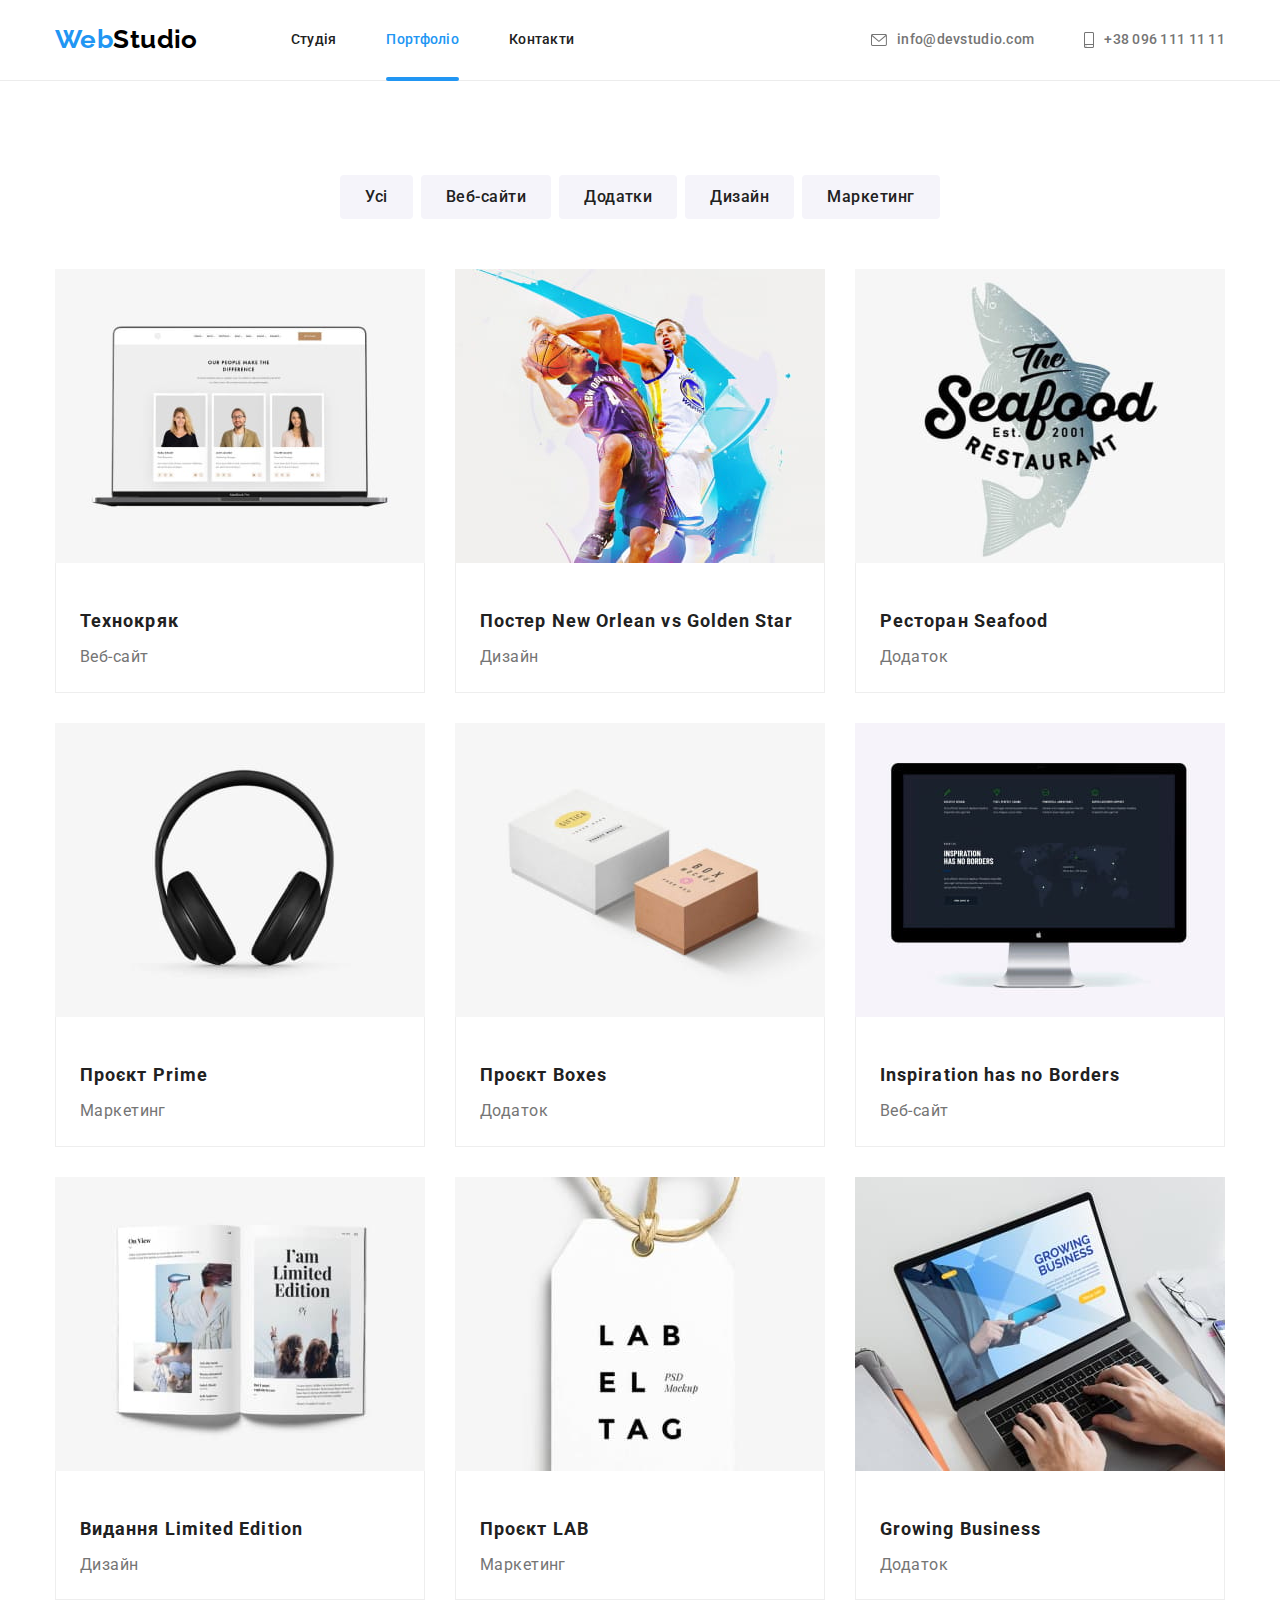
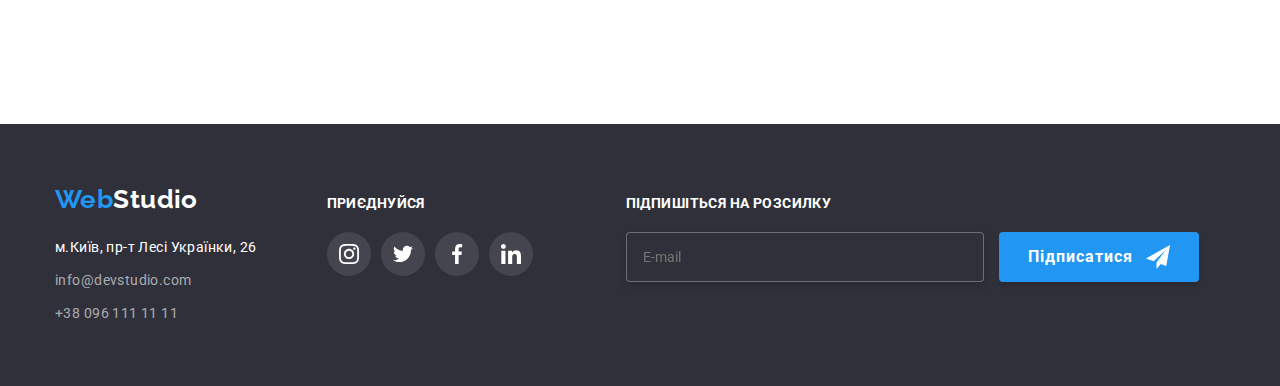
==== commit a3ff5f58: "Update portfolio.html" ====
--- a/portfolio.html
+++ b/portfolio.html
@@ -13,7 +13,7 @@
       rel="stylesheet"
       href="https://cdnjs.cloudflare.com/ajax/libs/modern-normalize/1.1.0/modern-normalize.min.css"
     />
-    <link rel="stylesheet" href="./css/main.min.css" />
+    <link rel="stylesheet" href="./css/portfolio.min.css" />
   </head>
   <body>
     <header>
--- a/css/portfolio.min.css
+++ b/css/portfolio.min.css
@@ -0,0 +1 @@
+:root{--primary-text-color: #757575;--title-text-color: #212121;--secondary-text-color: rgba(255, 255, 255, 0.6);--acent-color: #2196F3;--main-backgroung-color: #F5F4FA;--secondary-background-color: #2F303A;--white: #FFFFFF;--black: #000000;--background-button-color: #188CE8;--logo-color: #AFB1B8}body{color:var(--primary-text-color);background-color:var(--white);font-family:"Roboto",sans-serif;font-weight:400;font-size:14px;line-height:1.71;letter-spacing:.03em}.container{width:1200px;padding-left:15px;padding-right:15px;margin-right:auto;margin-left:auto}h1,h2,h3,h4,h5,h6,p{margin:0}img{display:block;max-width:100%;height:auto}ul{list-style:none;padding:0;margin:0}.visually-hidden{position:absolute;white-space:nowrap;width:1px;height:1px;overflow:hidden;border:0;padding:0;clip:rect(0 0 0 0);-webkit-clip-path:inset(50%);clip-path:inset(50%);margin:-1px}.logo{color:var(--acent-color);text-decoration:none;font-family:"Raleway",sans-serif;font-weight:700;font-size:26px;line-height:1.2}.logo_main{color:var(--black)}.site-nav{display:-webkit-box;display:-ms-flexbox;display:flex;margin-left:93px;padding-bottom:32px;padding-top:32px}.site-nav .item:not(:last-child){margin-right:50px}.site-nav .link{position:relative;display:block;color:var(--title-text-color);text-decoration:none;font-weight:500;font-size:14px;line-height:1.14;letter-spacing:.02em;-webkit-transition:color 250ms cubic-bezier(0.4, 0, 0.2, 1);transition:color 250ms cubic-bezier(0.4, 0, 0.2, 1)}.site-nav .link:hover,.site-nav .link:focus{color:var(--acent-color)}.site-nav .current{color:var(--acent-color)}.current::after{content:"";position:absolute;bottom:-33px;display:block;height:4px;width:100%;border-radius:4px;background-color:var(--acent-color)}.auth-nav{display:-webkit-box;display:-ms-flexbox;display:flex;margin-left:auto}.auth-nav .item:not(:last-child){margin-right:50px}.auth-nav .link{padding-top:32px;padding-bottom:32px;color:var(--primary-text-color);fill:var(--primary-text-color);text-decoration:none;font-weight:500;font-size:14px;line-height:1.14;letter-spacing:.02em;-webkit-transition:color 250ms cubic-bezier(0.4, 0, 0.2, 1),fill 250ms cubic-bezier(0.4, 0, 0.2, 1);transition:color 250ms cubic-bezier(0.4, 0, 0.2, 1),fill 250ms cubic-bezier(0.4, 0, 0.2, 1)}.auth-nav .link:hover,.auth-nav .link:focus{color:var(--acent-color);fill:var(--acent-color)}.item .link{display:-webkit-box;display:-ms-flexbox;display:flex;-webkit-box-align:center;-ms-flex-align:center;align-items:center}.icon-nav{margin-right:10px}.line{display:-webkit-box;display:-ms-flexbox;display:flex;-webkit-box-align:center;-ms-flex-align:center;align-items:center}.top-line{display:-webkit-box;display:-ms-flexbox;display:flex;-webkit-box-align:center;-ms-flex-align:center;align-items:center}header{border-bottom:1px solid #ececec}.nav-list{display:-webkit-box;display:-ms-flexbox;display:flex;margin-bottom:50px;-webkit-box-pack:center;-ms-flex-pack:center;justify-content:center}.project-section{padding-top:94px;padding-bottom:94px}.buttons-list:not(:last-child){margin-right:8px}.buttons{padding:6px 22px;background-color:var(--main-backgroung-color);color:var(--title-text-color);cursor:pointer;font-family:"Roboto";font-weight:500;font-size:16px;line-height:1.62;letter-spacing:.03em;border-radius:4px;border:solid rgba(0,0,0,0);-webkit-transition:color 250ms cubic-bezier(0.4, 0, 0.2, 1),background-color 250ms cubic-bezier(0.4, 0, 0.2, 1),-webkit-box-shadow 250ms cubic-bezier(0.4, 0, 0.2, 1);transition:color 250ms cubic-bezier(0.4, 0, 0.2, 1),background-color 250ms cubic-bezier(0.4, 0, 0.2, 1),-webkit-box-shadow 250ms cubic-bezier(0.4, 0, 0.2, 1);transition:color 250ms cubic-bezier(0.4, 0, 0.2, 1),background-color 250ms cubic-bezier(0.4, 0, 0.2, 1),box-shadow 250ms cubic-bezier(0.4, 0, 0.2, 1);transition:color 250ms cubic-bezier(0.4, 0, 0.2, 1),background-color 250ms cubic-bezier(0.4, 0, 0.2, 1),box-shadow 250ms cubic-bezier(0.4, 0, 0.2, 1),-webkit-box-shadow 250ms cubic-bezier(0.4, 0, 0.2, 1)}.buttons:hover,.buttons:focus{background-color:var(--acent-color);color:var(--white);-webkit-box-shadow:0px 3px 1px rgba(0,0,0,.1),0px 1px 2px rgba(0,0,0,.08),0px 2px 2px rgba(0,0,0,.12);box-shadow:0px 3px 1px rgba(0,0,0,.1),0px 1px 2px rgba(0,0,0,.08),0px 2px 2px rgba(0,0,0,.12);border-radius:4px}.project{display:-webkit-box;display:-ms-flexbox;display:flex;-ms-flex-wrap:wrap;flex-wrap:wrap}.project_list{margin-right:30px;margin-bottom:30px}.project_list:nth-child(3n){margin-right:0}.project_link{text-decoration:none;-webkit-transition:-webkit-box-shadow 250ms cubic-bezier(0.4, 0, 0.2, 1);transition:-webkit-box-shadow 250ms cubic-bezier(0.4, 0, 0.2, 1);transition:box-shadow 250ms cubic-bezier(0.4, 0, 0.2, 1);transition:box-shadow 250ms cubic-bezier(0.4, 0, 0.2, 1), -webkit-box-shadow 250ms cubic-bezier(0.4, 0, 0.2, 1)}.project_link:hover,.project_link:focus{display:block;-webkit-box-shadow:0px 1px 1px rgba(0,0,0,.12),0px 4px 4px rgba(0,0,0,.06),1px 4px 6px rgba(0,0,0,.16);box-shadow:0px 1px 1px rgba(0,0,0,.12),0px 4px 4px rgba(0,0,0,.06),1px 4px 6px rgba(0,0,0,.16)}.project_title{margin-top:20px;margin-bottom:4px;color:var(--title-text-color);font-weight:700;font-size:18px;line-height:2;letter-spacing:.06em}.project_text{margin:0;color:var(--primary-text-color);font-size:16px;line-height:1.8}.project .project_border{padding:20px 24px;border:1px solid #eee;border-top:none}.container-project{position:relative;overflow:hidden}.container-project_text{position:absolute;width:100%;height:100%;background-color:rgba(33,150,243,.9);opacity:0;-webkit-transform:translateY(100%);transform:translateY(100%);-webkit-transition:opacity 250ms cubic-bezier(0.4, 0, 0.2, 1),-webkit-transform 250ms cubic-bezier(0.4, 0, 0.2, 1);transition:opacity 250ms cubic-bezier(0.4, 0, 0.2, 1),-webkit-transform 250ms cubic-bezier(0.4, 0, 0.2, 1);transition:transform 250ms cubic-bezier(0.4, 0, 0.2, 1),opacity 250ms cubic-bezier(0.4, 0, 0.2, 1);transition:transform 250ms cubic-bezier(0.4, 0, 0.2, 1),opacity 250ms cubic-bezier(0.4, 0, 0.2, 1),-webkit-transform 250ms cubic-bezier(0.4, 0, 0.2, 1);padding:63px 24px;font-size:18px;line-height:28px;color:var(--white)}.project_link:hover .container-project_text{-webkit-transform:translateY(0);transform:translateY(0);opacity:1}.footer{background-color:var(--secondary-background-color);padding-top:60px;padding-bottom:60px}.footer_container{display:-webkit-box;display:-ms-flexbox;display:flex;-webkit-box-align:baseline;-ms-flex-align:baseline;align-items:baseline}.footer_list{display:block;margin-top:20px}.footer_li:not(:last-child){margin-bottom:9px}.footer_case{margin-left:70px;margin-right:93px}.footer_title{display:block;margin-bottom:20px;color:var(--white);font-weight:700;font-size:14px;line-height:1.14;letter-spacing:.03em;text-transform:uppercase}.footer_link{display:-webkit-box;display:-ms-flexbox;display:flex;padding:12px;fill:var(--white);border-radius:50px;-webkit-transition:background-color 250ms cubic-bezier(0.4, 0, 0.2, 1),border-radius 250ms cubic-bezier(0.4, 0, 0.2, 1);transition:background-color 250ms cubic-bezier(0.4, 0, 0.2, 1),border-radius 250ms cubic-bezier(0.4, 0, 0.2, 1)}.footer_link:hover,.footer_link:focus{background-color:var(--acent-color)}.footer_form{height:50px;width:358px;padding-left:16px;margin-right:12px;border:1px solid rgba(255,255,255,.3);-webkit-filter:drop-shadow(0px 4px 4px rgba(0, 0, 0, 0.15));filter:drop-shadow(0px 4px 4px rgba(0, 0, 0, 0.15));border-radius:4px;background-color:var(--secondary-background-color);color:var(--white)}.footer_button{width:200px;height:50px;padding:0;background-color:var(--acent-color);border-radius:4px;-webkit-box-shadow:0px 4px 4px rgba(0,0,0,.15);box-shadow:0px 4px 4px rgba(0,0,0,.15);border:1px solid rgba(0,0,0,0);cursor:pointer}.footer_button:hover,.footer_button:focus{background-color:#188ce8}.footer_button-text{font-weight:700;font-size:16px;line-height:1.87;letter-spacing:.06em;color:var(--white)}.footer_icon-list{display:-webkit-box;display:-ms-flexbox;display:flex;-webkit-box-pack:center;-ms-flex-pack:center;justify-content:center;-webkit-box-align:center;-ms-flex-align:center;align-items:center;width:44px;height:44px;background-color:rgba(255,255,255,.1);border-radius:50px}.footer_icon-list:not(:last-child){margin-right:10px}.footer_main-list{display:-webkit-box;display:-ms-flexbox;display:flex}.footer_logo{color:var(--white)}.logo{display:inline-block}.address{color:var(--white);text-decoration:none;font-style:normal;font-size:14px;line-height:1.7;letter-spacing:.03em;-webkit-transition:color 250ms cubic-bezier(0.4, 0, 0.2, 1);transition:color 250ms cubic-bezier(0.4, 0, 0.2, 1)}.address:hover,.address:focus{color:var(--acent-color)}.nav-link{color:var(--secondary-text-color);text-decoration:none;font-style:normal;font-size:14px;line-height:1.7;-webkit-transition:color 250ms cubic-bezier(0.4, 0, 0.2, 1);transition:color 250ms cubic-bezier(0.4, 0, 0.2, 1)}.nav-link:hover,.nav-link:focus{color:var(--acent-color)}.icon-subscribe{display:-webkit-box;display:-ms-flexbox;display:flex;-webkit-box-align:center;-ms-flex-align:center;align-items:center;-webkit-box-pack:justify;-ms-flex-pack:justify;justify-content:space-between;padding-right:28px;padding-left:28px}/*# sourceMappingURL=portfolio.min.css.map */